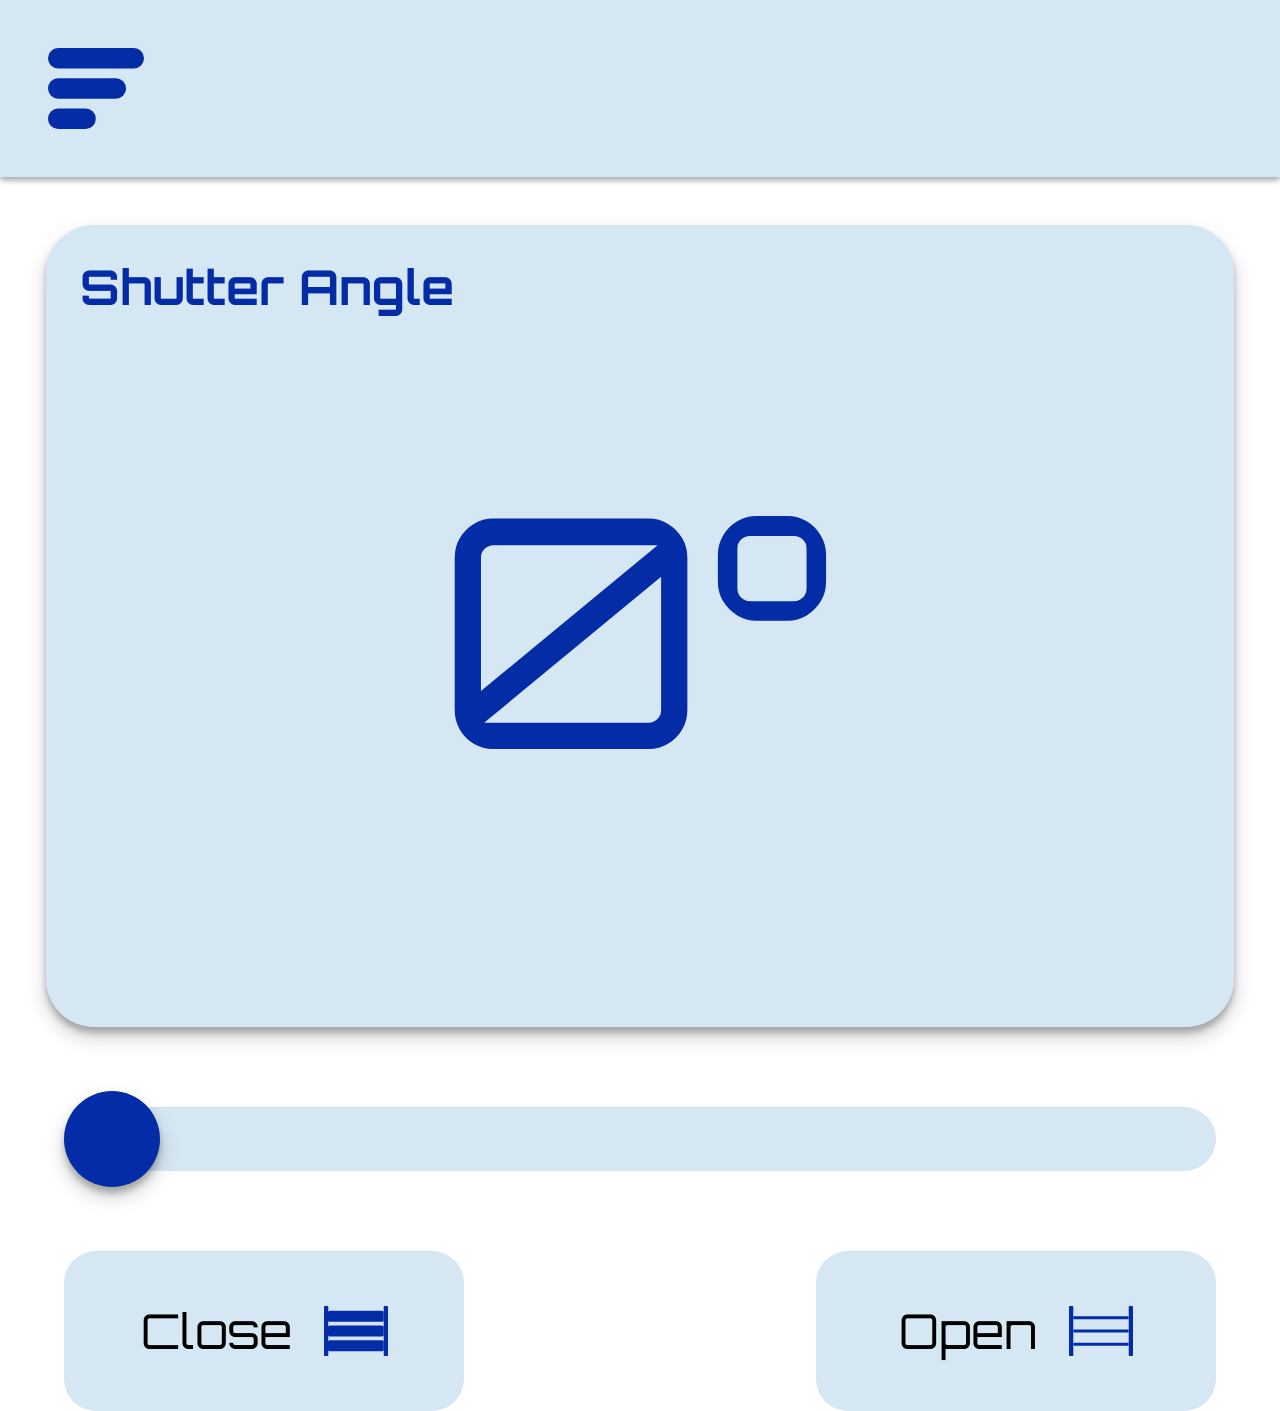
==== index.html @ 3f90d65e "remote repo" ====
<!DOCTYPE html>
<html lang="en">
  <head>
    <title>solar blinds</title>
    <link rel="stylesheet" href="style.css" />
    <script src="script.js"></script>
    <link
      rel="stylesheet"
      href="https://fonts.googleapis.com/css?family=Orbitron"
      href="https://fonts.googleapis.com/css?family=Quicksand"
    />
  </head>
  <body onload="setTheme()">
    <div class="navbar">
      <img
        onclick="openNav()"
        class="sidebar_logo"
        src="media/sidebar.svg"
        alt="sidebar icon"
      />
    </div>
    <div></div>
    <form class="manual_mode">
      <div class="angle">
        <h1 class="angle_title">Shutter Angle</h1>
        <input
          class="angle_disp"
          id="amount"
          type="text"
          value="0°"
          min="0"
          max="90"
        />
        <input
          class="slider"
          id="rangeInput"
          type="range"
          value="0"
          min="0"
          max="90"
          oninput="updateSliderAndDisplay()"
        />
      </div>
    </form>
    <div class="toggle_on_off">
      <button class="off_btn" id="off_btn" onclick="closed()">
        <p class="btn_text">Close</p>
        <img class="closed" src="media/closed2.svg" alt="close icon" />
      </button>
      <button class="on_btn" id="on_btn" onclick="opened()">
        <p class="btn_text">Open</p>
        <img class="open" src="media/open.svg" alt="open icon" />
      </button>
    </div>
    <div id="mySidenav" class="sidenav">
      <img
        onclick="closeNav()"
        class="close_logo"
        src="media/close.svg"
        alt="close icon"
      />
      <a href="index.html">Home</a>
      <section>
        <div class="divider"></div>
      </section>
      <a href="aboutus.html">About Us</a>
      <section>
        <div class="divider"></div>
      </section>
      <a href="faq.html">FAQ</a>
      <section>
        <div class="divider"></div>
      </section>
      <a href="settings.html">Settings</a>
      <section>
        <div class="divider"></div>
      </section>
      <img class="logo" src="media/logo.svg" alt="logo" />
    </div>
  </body>
</html>
---- style.css ----
body {
    margin: 0;
    font-size: 5rem;
    /* transition: background-color 0.2s ease-out; */
}


.navbar {
    box-shadow: 0 3px 6px rgba(0,0,0,0.16), 0 3px 6px rgba(0,0,0,0.23);
    background-color: #D5E7F2;
    display: flex;
    padding: 3rem;
}
.sidebar_logo {
    width: 6rem;
}

.angle {
    display: flex;
    flex-direction: column;
    justify-content: center;
    align-items: center;
}

.slider {
    -webkit-appearance: none;
    width: 90vw;
    height: 4rem;
    border-radius: 3rem;
    background: #D5E7F2;
    outline: none;
    opacity: 1;
    /* -webkit-transition: .2s;
    transition: opacity .2s; */
    margin: 5rem 0 0 0;
  }
  
  .slider:hover {
    opacity: 1;
  }

.slider::-webkit-slider-thumb {
    box-shadow: 0 10px 20px rgba(0,0,0,0.19), 0 6px 6px rgba(0,0,0,0.23);
    -webkit-appearance: none;
    appearance: none;
    width: 6rem;
    height: 6rem;
    border-radius: 50%;
    background: #032CA6;
    cursor: pointer;
  }
  
  .slider::-moz-range-thumb {
    box-shadow: 0 10px 20px rgba(0,0,0,0.19), 0 6px 6px rgba(0,0,0,0.23);
    width: 6rem;
    height: 6rem;
    border-radius: 50%;
    background: #032CA6;
    cursor: pointer;
  }

.angle_disp {
    box-shadow: 0 10px 20px rgba(0,0,0,0.19), 0 6px 6px rgba(0,0,0,0.23);
    border-radius: 3rem;
    width: calc(100vw - 6rem);
    height: 50rem;
    font-size: 20rem;
    text-align: center;
    border: none;
    pointer-events: none;
    background-color: #D5E7F2;
    font-family: "Orbitron", sans-serif;
    margin: 3rem 0 0 0;
    color: #032CA6;
}


.sidenav {
    box-shadow: 0 14px 28px rgba(0,0,0,0.25), 0 10px 10px rgba(0,0,0,0.22);
    font-size: 3rem;
    font-family: "Orbitron", sans-serif;
    height: 100vh;
    width: 0; 
    position: fixed; 
    z-index: 1; 
    top: 0;
    left: 0;
    background-color: #D5E7F2;
    overflow-x: hidden; 
    transition: 0.2s;
    display: flex;
    flex-direction: column;
  }
  
  .sidenav a {
    padding: 3rem 0 3rem 5rem;
    text-decoration: none;
    color: #032CA6;
    display: block;
    transition: 0.1s;

  }
  

  .sidenav .closebtn {

    font-size: 8rem;

    align-self: flex-end;

  }
  
  .close_logo {
    width: 4rem;
    padding: 3rem;
    margin: 0 0 3rem 0 ;
  }

  .logo {
    width: 12rem;
    margin: 38rem 0 3rem 3rem;
}

.toggle_on_off {
    display: flex;
    margin: 5rem 0 0 0;
    padding: 0 4rem;
    justify-content: space-between;
}


.off_btn {
    background-color: #D5E7F2;
    width: 25rem;
    height: 10rem;
    font-size: 3rem;
    font-family: "Orbitron", sans-serif;
    display: flex;
    align-items: center;
    justify-content: center;
    border-radius: 2rem;
    /* margin: 0 0 0 4rem; */
    border: none;
}

.on_btn {
    background-color: #D5E7F2;
    width: 25rem;
    height: 10rem;
    font-size: 3rem;
    font-family: "Orbitron", sans-serif;
    display: flex;
    align-items: center;
    justify-content: center;
    border-radius: 2rem;
    /* margin: 0 4rem 0 0; */
    border: none;
}

.open {
    width: 4rem;
}

.closed {
    width: 4rem;
}
.btn_text {
    margin: 0 2rem 0 0;
}

.divider {
    width: 60vw;
    height: 0.1rem;
    background: #95ACBF;
    margin: 0 0 0 3rem;
  }


  .switch input {
    opacity: 0;
    width: 0;
    height: 0;
  }
  

  .settings {
    display: flex;
    justify-content: center;
  }

  .theme {
    display: flex;
    background-color: #D5E7F2;
    width: 90vw;
    height: 8rem;
    border-radius: 2rem;
    margin: 3rem 0 0 0;
    align-items: center;
    
  }

  .theme_tag {
    font-size: 3rem;
    font-family: "Orbitron", sans-serif;
    margin: 0 0 0 3rem;
    color: #032CA6;
}

.toggle_holder {
    background-color: #95ACBF;
    width: 8rem;
    height: 4rem;
    margin: 0 3rem 0 auto;
    border-radius: 3rem;
    display: flex;
    justify-content: start;


}

.toggle_circle {
    background-color: white;
    width: 3.5rem;
    height: 3.5rem;
    margin: 0.25rem;
    border-radius: 3rem;
    border: none;

}

.other_pages {
    background-color: #D5E7F2;
    width: 90vw;
    font-size: 3rem;
    font-family: "Orbitron", sans-serif;
    color: #032CA6;
    margin: 3rem auto 0 auto;
    display: flex;
    flex-direction: column;
    border-radius: 2rem;
}

.page_title {
    margin: 3rem 0 3rem 3rem;
}

.page_content {
    margin: 0 0 50rem 3rem;
}

.angle_title {
    margin: 0;
    position: absolute;
    top: 16rem;
    left: 5rem;
    font-size: 3rem;
    color: #032CA6;
    font-family: "Orbitron", sans-serif;
}
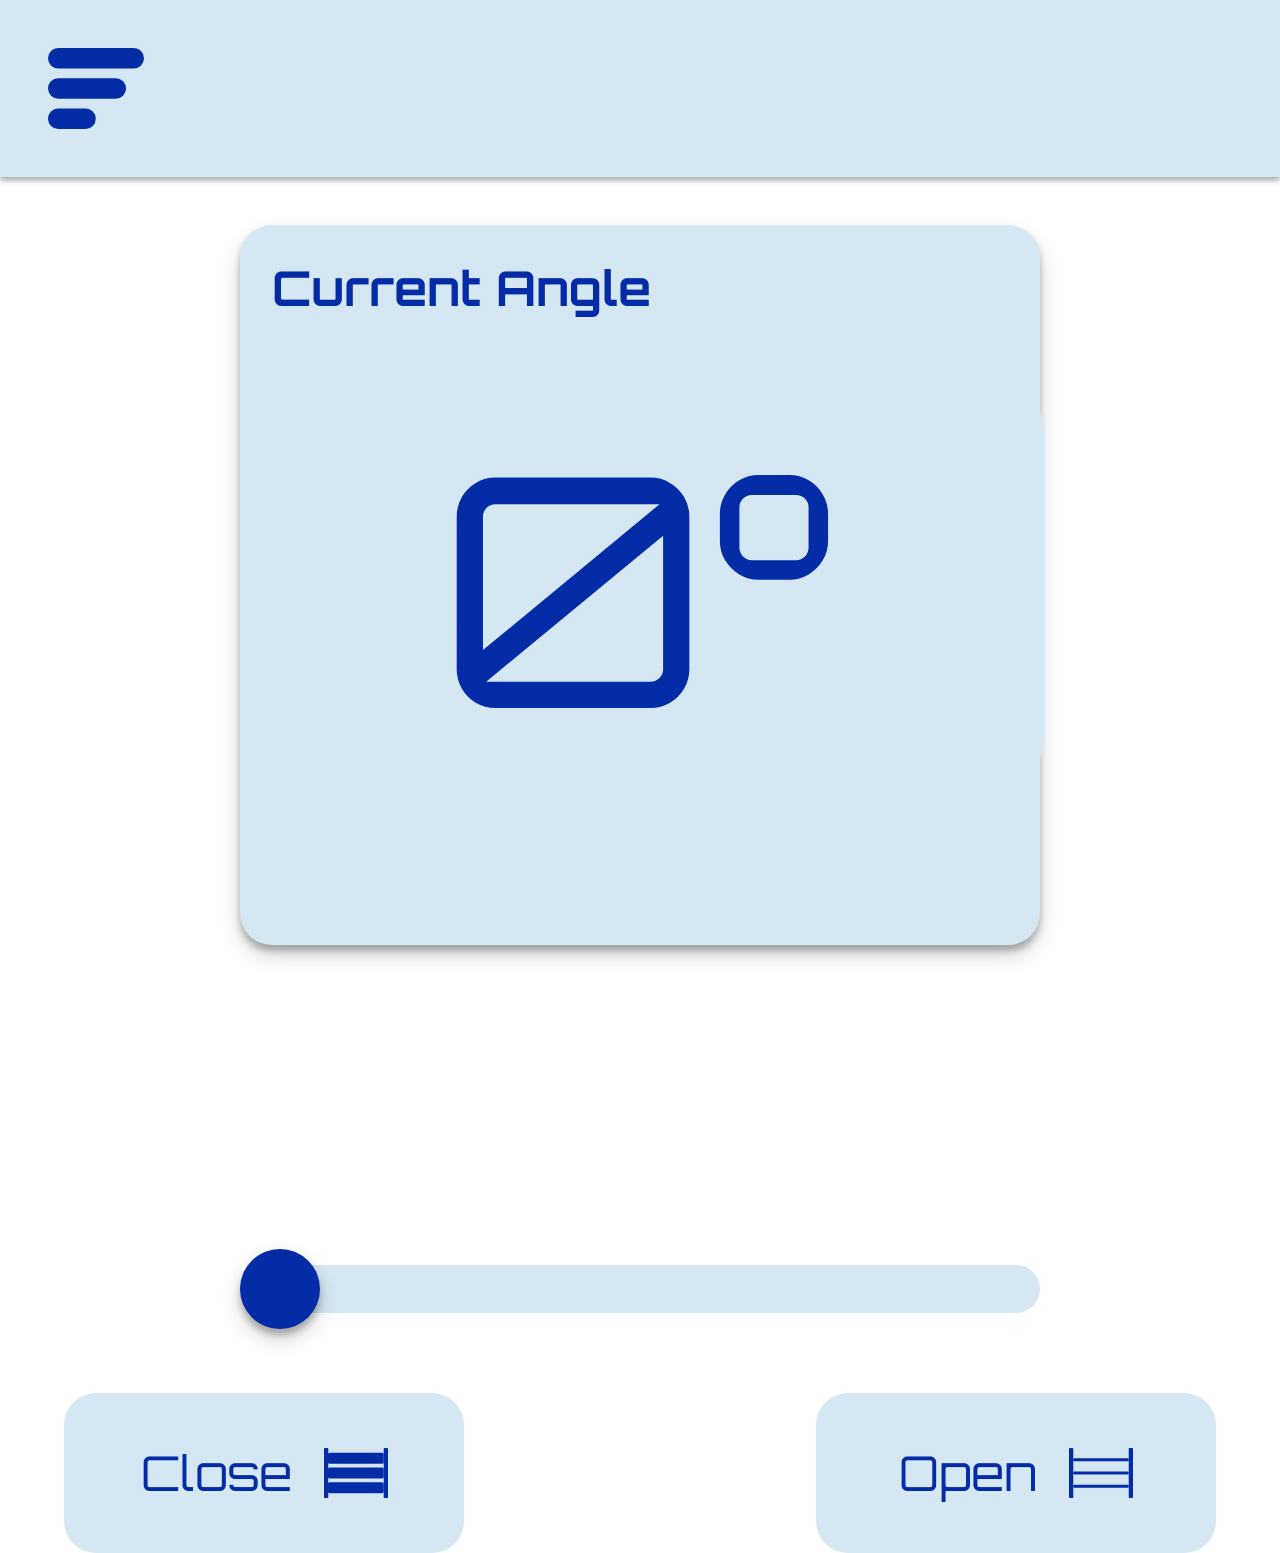
==== commit 5d91ac3f: "angle checker added" ====
--- a/index.html
+++ b/index.html
@@ -1,81 +1,76 @@
-<!DOCTYPE html>
-<html lang="en">
-  <head>
-    <title>solar blinds</title>
-    <link rel="stylesheet" href="style.css" />
-    <script src="script.js"></script>
-    <link
-      rel="stylesheet"
-      href="https://fonts.googleapis.com/css?family=Orbitron"
-      href="https://fonts.googleapis.com/css?family=Quicksand"
-    />
-  </head>
-  <body onload="setTheme()">
-    <div class="navbar">
-      <img
-        onclick="openNav()"
-        class="sidebar_logo"
-        src="media/sidebar.svg"
-        alt="sidebar icon"
-      />
-    </div>
-    <div></div>
-    <form class="manual_mode">
-      <div class="angle">
-        <h1 class="angle_title">Shutter Angle</h1>
-        <input
-          class="angle_disp"
-          id="amount"
-          type="text"
-          value="0°"
-          min="0"
-          max="90"
-        />
-        <input
-          class="slider"
-          id="rangeInput"
-          type="range"
-          value="0"
-          min="0"
-          max="90"
-          oninput="updateSliderAndDisplay()"
-        />
-      </div>
-    </form>
-    <div class="toggle_on_off">
-      <button class="off_btn" id="off_btn" onclick="closed()">
-        <p class="btn_text">Close</p>
-        <img class="closed" src="media/closed2.svg" alt="close icon" />
-      </button>
-      <button class="on_btn" id="on_btn" onclick="opened()">
-        <p class="btn_text">Open</p>
-        <img class="open" src="media/open.svg" alt="open icon" />
-      </button>
-    </div>
-    <div id="mySidenav" class="sidenav">
-      <img
-        onclick="closeNav()"
-        class="close_logo"
-        src="media/close.svg"
-        alt="close icon"
-      />
-      <a href="index.html">Home</a>
-      <section>
-        <div class="divider"></div>
-      </section>
-      <a href="aboutus.html">About Us</a>
-      <section>
-        <div class="divider"></div>
-      </section>
-      <a href="faq.html">FAQ</a>
-      <section>
-        <div class="divider"></div>
-      </section>
-      <a href="settings.html">Settings</a>
-      <section>
-        <div class="divider"></div>
-      </section>
-      <img class="logo" src="media/logo.svg" alt="logo" />
-    </div>
-  </body>
-</html>
+<!DOCTYPE html>
+<html lang="en">
+  <head>
+    <title>solar blinds</title>
+    <link rel="stylesheet" href="style.css" />
+    <script src="script.js"></script>
+    <link
+      rel="stylesheet"
+      href="https://fonts.googleapis.com/css?family=Orbitron"
+      href="https://fonts.googleapis.com/css?family=Quicksand"
+    />
+  </head>
+  <body onload="setTheme()">
+    <div class="navbar">
+      <img
+        onclick="openNav()"
+        class="sidebar_logo"
+        src="media/sidebar.svg"
+        alt="sidebar icon"
+      />
+    </div>
+    <form class="manual_mode">
+      <div class="angle">
+        <h1 class="angle_title">Current Angle</h1>
+        <input
+          class="angle_disp"
+          id="amount"
+          type="text"
+          value="0°"
+          min="0"
+          max="90"
+        />
+      </div>
+      <input
+        class="slider"
+        id="rangeInput"
+        type="range"
+        value="0"
+        min="0"
+        max="90"
+        oninput="updateSliderAndDisplay()"
+      />
+    </form>
+    <div class="toggle_on_off">
+      <button class="off_btn" id="off_btn" onclick="closed()">
+        <p class="btn_text">Close</p>
+        <img class="closed" src="media/closed2.svg" alt="close icon" />
+      </button>
+      <button class="on_btn" id="on_btn" onclick="opened()">
+        <p class="btn_text">Open</p>
+        <img class="open" src="media/open.svg" alt="open icon" />
+      </button>
+    </div>
+    <div id="mySidenav" class="sidenav">
+      <img
+        onclick="closeNav()"
+        class="close_logo"
+        src="media/close.svg"
+        alt="close icon"
+      />
+      <a href="index.html">Home</a>
+      <section>
+        <div class="divider"></div>
+      </section>
+      <a href="anglechecker.html">Angle Checker</a>
+      <section>
+        <div class="divider"></div>
+      </section>
+      <a href="settings.html">Settings</a>
+      <section>
+        <div class="divider"></div>
+      </section>
+      <img class="logo" src="media/logo.svg" alt="logo" />
+    </div>
+  </body>
+</html>
--- a/style.css
+++ b/style.css
@@ -1,259 +1,444 @@
-body {
-    margin: 0;
-    font-size: 5rem;
-    /* transition: background-color 0.2s ease-out; */
-}
-
-
-.navbar {
-    box-shadow: 0 3px 6px rgba(0,0,0,0.16), 0 3px 6px rgba(0,0,0,0.23);
-    background-color: #D5E7F2;
-    display: flex;
-    padding: 3rem;
-}
-.sidebar_logo {
-    width: 6rem;
-}
-
-.angle {
-    display: flex;
-    flex-direction: column;
-    justify-content: center;
-    align-items: center;
-}
-
-.slider {
-    -webkit-appearance: none;
-    width: 90vw;
-    height: 4rem;
-    border-radius: 3rem;
-    background: #D5E7F2;
-    outline: none;
-    opacity: 1;
-    /* -webkit-transition: .2s;
-    transition: opacity .2s; */
-    margin: 5rem 0 0 0;
-  }
-  
-  .slider:hover {
-    opacity: 1;
-  }
-
-.slider::-webkit-slider-thumb {
-    box-shadow: 0 10px 20px rgba(0,0,0,0.19), 0 6px 6px rgba(0,0,0,0.23);
-    -webkit-appearance: none;
-    appearance: none;
-    width: 6rem;
-    height: 6rem;
-    border-radius: 50%;
-    background: #032CA6;
-    cursor: pointer;
-  }
-  
-  .slider::-moz-range-thumb {
-    box-shadow: 0 10px 20px rgba(0,0,0,0.19), 0 6px 6px rgba(0,0,0,0.23);
-    width: 6rem;
-    height: 6rem;
-    border-radius: 50%;
-    background: #032CA6;
-    cursor: pointer;
-  }
-
-.angle_disp {
-    box-shadow: 0 10px 20px rgba(0,0,0,0.19), 0 6px 6px rgba(0,0,0,0.23);
-    border-radius: 3rem;
-    width: calc(100vw - 6rem);
-    height: 50rem;
-    font-size: 20rem;
-    text-align: center;
-    border: none;
-    pointer-events: none;
-    background-color: #D5E7F2;
-    font-family: "Orbitron", sans-serif;
-    margin: 3rem 0 0 0;
-    color: #032CA6;
-}
-
-
-.sidenav {
-    box-shadow: 0 14px 28px rgba(0,0,0,0.25), 0 10px 10px rgba(0,0,0,0.22);
-    font-size: 3rem;
-    font-family: "Orbitron", sans-serif;
-    height: 100vh;
-    width: 0; 
-    position: fixed; 
-    z-index: 1; 
-    top: 0;
-    left: 0;
-    background-color: #D5E7F2;
-    overflow-x: hidden; 
-    transition: 0.2s;
-    display: flex;
-    flex-direction: column;
-  }
-  
-  .sidenav a {
-    padding: 3rem 0 3rem 5rem;
-    text-decoration: none;
-    color: #032CA6;
-    display: block;
-    transition: 0.1s;
-
-  }
-  
-
-  .sidenav .closebtn {
-
-    font-size: 8rem;
-
-    align-self: flex-end;
-
-  }
-  
-  .close_logo {
-    width: 4rem;
-    padding: 3rem;
-    margin: 0 0 3rem 0 ;
-  }
-
-  .logo {
-    width: 12rem;
-    margin: 38rem 0 3rem 3rem;
-}
-
-.toggle_on_off {
-    display: flex;
-    margin: 5rem 0 0 0;
-    padding: 0 4rem;
-    justify-content: space-between;
-}
-
-
-.off_btn {
-    background-color: #D5E7F2;
-    width: 25rem;
-    height: 10rem;
-    font-size: 3rem;
-    font-family: "Orbitron", sans-serif;
-    display: flex;
-    align-items: center;
-    justify-content: center;
-    border-radius: 2rem;
-    /* margin: 0 0 0 4rem; */
-    border: none;
-}
-
-.on_btn {
-    background-color: #D5E7F2;
-    width: 25rem;
-    height: 10rem;
-    font-size: 3rem;
-    font-family: "Orbitron", sans-serif;
-    display: flex;
-    align-items: center;
-    justify-content: center;
-    border-radius: 2rem;
-    /* margin: 0 4rem 0 0; */
-    border: none;
-}
-
-.open {
-    width: 4rem;
-}
-
-.closed {
-    width: 4rem;
-}
-.btn_text {
-    margin: 0 2rem 0 0;
-}
-
-.divider {
-    width: 60vw;
-    height: 0.1rem;
-    background: #95ACBF;
-    margin: 0 0 0 3rem;
-  }
-
-
-  .switch input {
-    opacity: 0;
-    width: 0;
-    height: 0;
-  }
-  
-
-  .settings {
-    display: flex;
-    justify-content: center;
-  }
-
-  .theme {
-    display: flex;
-    background-color: #D5E7F2;
-    width: 90vw;
-    height: 8rem;
-    border-radius: 2rem;
-    margin: 3rem 0 0 0;
-    align-items: center;
-    
-  }
-
-  .theme_tag {
-    font-size: 3rem;
-    font-family: "Orbitron", sans-serif;
-    margin: 0 0 0 3rem;
-    color: #032CA6;
-}
-
-.toggle_holder {
-    background-color: #95ACBF;
-    width: 8rem;
-    height: 4rem;
-    margin: 0 3rem 0 auto;
-    border-radius: 3rem;
-    display: flex;
-    justify-content: start;
-
-
-}
-
-.toggle_circle {
-    background-color: white;
-    width: 3.5rem;
-    height: 3.5rem;
-    margin: 0.25rem;
-    border-radius: 3rem;
-    border: none;
-
-}
-
-.other_pages {
-    background-color: #D5E7F2;
-    width: 90vw;
-    font-size: 3rem;
-    font-family: "Orbitron", sans-serif;
-    color: #032CA6;
-    margin: 3rem auto 0 auto;
-    display: flex;
-    flex-direction: column;
-    border-radius: 2rem;
-}
-
-.page_title {
-    margin: 3rem 0 3rem 3rem;
-}
-
-.page_content {
-    margin: 0 0 50rem 3rem;
-}
-
-.angle_title {
-    margin: 0;
-    position: absolute;
-    top: 16rem;
-    left: 5rem;
-    font-size: 3rem;
-    color: #032CA6;
-    font-family: "Orbitron", sans-serif;
+html {
+  scroll-behavior: smooth;
+}
+
+body {
+    margin: 0;
+    font-size: 5rem;
+    /* transition: background-color 0.2s ease-out; */
+}
+
+
+.navbar {
+    box-shadow: 0 3px 6px rgba(0,0,0,0.16), 0 3px 6px rgba(0,0,0,0.23);
+    background-color: #D5E7F2;
+    display: flex;
+    padding: 3rem;
+}
+.sidebar_logo {
+    width: 6rem;
+}
+
+.angle {
+    display: flex;
+    flex-direction: column;
+    justify-content: center;
+    align-items: center;
+    background-color: #D5E7F2;
+    box-shadow: 0 10px 20px rgba(0,0,0,0.19), 0 6px 6px rgba(0,0,0,0.23);
+    width: 50rem;
+    height: 45rem;
+    border-radius: 2rem;
+    margin: 3rem 0 0 0;
+    justify-content: flex-start;
+
+}
+
+.slider {
+    -webkit-appearance: none;
+    width: 90vw;
+    max-width: 50rem;
+    /* height: 4rem; */
+    height: 3rem;
+    border-radius: 3rem;
+    background: #D5E7F2;
+    outline: none;
+    opacity: 1;
+    /* -webkit-transition: .2s;
+    transition: opacity .2s; */
+    margin: 20rem 0 0 0;
+  }
+  
+  .slider:hover {
+    opacity: 1;
+  }
+
+.slider::-webkit-slider-thumb {
+    box-shadow: 0 10px 20px rgba(0,0,0,0.19), 0 6px 6px rgba(0,0,0,0.23);
+    -webkit-appearance: none;
+    appearance: none;
+    width: 5rem;
+    height: 5rem;
+    border-radius: 50%;
+    background: #032CA6;
+    cursor: pointer;
+  }
+  
+  .slider::-moz-range-thumb {
+    box-shadow: 0 10px 20px rgba(0,0,0,0.19), 0 6px 6px rgba(0,0,0,0.23);
+    width: 5rem;
+    height: 5rem;
+    border-radius: 50%;
+    background: #032CA6;
+    cursor: pointer;
+  }
+
+.angle_disp {
+    /* box-shadow: 0 10px 20px rgba(0,0,0,0.19), 0 6px 6px rgba(0,0,0,0.23); */
+    border-radius: 3rem;
+    /* width: calc(100vw - 6rem); */
+    /* Removed calc() */
+    /* test */
+    /* height: 40rem; */
+    font-size: 20rem;
+    text-align: center;
+    border: none;
+    pointer-events: none;
+    background-color: #D5E7F2;
+    font-family: "Orbitron", sans-serif;
+    /* margin: 3rem 0 0 0; */
+    color: #032CA6;
+    max-width: 50rem;
+    margin: auto;
+}
+
+
+.sidenav {
+    box-shadow: 0 14px 28px rgba(0,0,0,0.25), 0 10px 10px rgba(0,0,0,0.22);
+    font-size: 3rem;
+    font-family: "Orbitron", sans-serif;
+    height: 100vh;
+    width: 0; 
+    position: fixed; 
+    z-index: 1; 
+    top: 0;
+    left: 0;
+    background-color: #D5E7F2;
+    overflow-x: hidden; 
+    transition: 0.2s;
+    display: flex;
+    flex-direction: column;
+  }
+  
+  .sidenav a {
+    padding: 3rem 0 3rem 5rem;
+    text-decoration: none;
+    color: #032CA6;
+    display: block;
+    transition: 0.1s;
+
+  }
+  
+
+  .sidenav .closebtn {
+
+    font-size: 8rem;
+
+    align-self: flex-end;
+
+  }
+  
+  .close_logo {
+    width: 4rem;
+    padding: 3rem;
+    margin: 0 0 3rem 0 ;
+  }
+
+  .logo {
+    width: 12rem;
+    margin: 38rem 0 3rem 3rem;
+}
+
+.toggle_on_off {
+    display: flex;
+    margin: 5rem 0 0 0;
+    padding: 0 4rem;
+    justify-content: space-between;
+}
+
+
+.off_btn {
+    background-color: #D5E7F2;
+    width: 25rem;
+    height: 10rem;
+    font-size: 3rem;
+    font-family: "Orbitron", sans-serif;
+    display: flex;
+    align-items: center;
+    justify-content: center;
+    border-radius: 2rem;
+    /* margin: 0 0 0 4rem; */
+    border: none;
+    color: #032CA6;
+  }
+  
+  .on_btn {
+    background-color: #D5E7F2;
+    width: 25rem;
+    height: 10rem;
+    font-size: 3rem;
+    font-family: "Orbitron", sans-serif;
+    display: flex;
+    align-items: center;
+    justify-content: center;
+    border-radius: 2rem;
+    /* margin: 0 4rem 0 0; */
+    border: none;
+    color: #032CA6;
+}
+
+.open {
+    width: 4rem;
+}
+
+.closed {
+    width: 4rem;
+}
+.btn_text {
+    margin: 0 2rem 0 0;
+}
+
+.divider {
+    width: 60vw;
+    height: 0.1rem;
+    background: #95ACBF;
+    margin: 0 0 0 3rem;
+  }
+
+
+  .switch input {
+    opacity: 0;
+    width: 0;
+    height: 0;
+  }
+  
+
+  .settings {
+    display: flex;
+    justify-content: center;
+  }
+
+  .theme {
+    display: flex;
+    background-color: #D5E7F2;
+    width: 90vw;
+    height: 8rem;
+    border-radius: 2rem;
+    margin: 3rem 0 0 0;
+    align-items: center;
+    
+  }
+
+  .theme_tag {
+    font-size: 3rem;
+    font-family: "Orbitron", sans-serif;
+    margin: 0 0 0 3rem;
+    color: #032CA6;
+}
+
+.toggle_holder {
+    background-color: #95ACBF;
+    width: 8rem;
+    height: 4rem;
+    margin: 0 3rem 0 auto;
+    border-radius: 3rem;
+    display: flex;
+    justify-content: start;
+
+
+}
+
+.toggle_circle {
+    background-color: white;
+    width: 3.5rem;
+    height: 3.5rem;
+    margin: 0.25rem;
+    border-radius: 3rem;
+    border: none;
+
+}
+
+/* .other_pages {
+    background-color: #D5E7F2;
+    width: 90vw;
+    font-size: 3rem;
+    font-family: "Orbitron", sans-serif;
+    color: #032CA6;
+    margin: 3rem auto 0 auto;
+    display: flex;
+    flex-direction: column;
+    border-radius: 2rem;
+} */
+
+.page_title {
+    margin: 3rem 0 3rem 3rem;
+}
+
+.page_content {
+    margin: 0 0 50rem 3rem;
+}
+
+.angle_title {
+    font-size: 3rem;
+    color: #032CA6;
+    font-family: "Orbitron", sans-serif;
+    position: absolute;
+    align-self: flex-start;
+    margin: 2rem 0 0 2rem;
+
+}
+
+.manual_mode {
+  display: flex;
+  flex-direction: column;
+  align-items: center;
+}
+
+.anglechecker_page {
+display: flex;
+flex-direction: column;
+}
+
+
+.update_button {
+  background-color: #032CA6;
+  color: white;
+  width: 25rem;
+  height: 10rem;
+  font-size: 3rem;
+  font-family: "Orbitron", sans-serif;
+  display: flex;
+  align-items: center;
+  justify-content: center;
+  border-radius: 2rem;
+  /* margin: 0 0 0 4rem; */
+  margin: 3rem auto;
+  border: none;
+}
+
+.angle_checker_title {
+  font-size: 3rem;
+  color: #032CA6;
+  font-family: "Orbitron", sans-serif;
+  margin: 20rem 0 0 3rem;
+}
+
+.coordinate_label {
+  font-size: 2rem;
+  color: #032CA6;
+  font-family: "Orbitron", sans-serif;
+  margin: 3rem 0 0 3rem;
+}
+
+.season_select {
+  width: 50rem;
+  height: 10rem;
+  font-size: 3rem;
+  font-family: "Orbitron", sans-serif;
+  /* margin: 3rem 0 0 3rem; */
+  margin: 3rem 0 0 0;
+  background-color: #D5E7F2;
+  color: #032CA6;
+  align-self: center;
+  /* border-radius: 2rem; */
+  appearance: none;
+  padding: 0 0 0 2rem;
+  
+}
+
+.season_optgroup {
+  font-size: 1rem;
+  padding: 0;
+  /* margin: 0; */
+  /* width: 30rem;  */
+}
+
+/* .season_label {
+  font-size: 3rem;
+  color: #032CA6;
+  font-family: "Orbitron", sans-serif;
+  margin: 3rem 0 0 3rem;
+} */
+
+/* .optimal_angle_label {
+  font-size: 3rem;
+  color: #032CA6;
+  font-family: "Orbitron", sans-serif;
+  margin: 3rem 0 0 3rem;
+} */
+
+.optimal_angle_result_label {
+  font-size: 3rem;
+  color: #032CA6;
+  font-family: "Orbitron", sans-serif;
+  margin: 2rem 0 0 2rem;
+  position: absolute;
+}
+
+.optimal_angle_button {
+  background-color: #032CA6;
+  color: white;
+  width: 50rem;
+  height: 10rem;
+  font-size: 3rem;
+  font-family: "Orbitron", sans-serif;
+  display: flex;
+  align-items: center;
+  justify-content: center;
+  border-radius: 2rem;
+  /* margin: 0 0 0 4rem; */
+  margin: 3rem auto;
+  border: none;
+}
+
+.blank_option{
+	display: none;
+}
+
+.optimal_angle_result {
+  font-size: 15rem;
+  color: #032CA6;
+  font-family: "Orbitron", sans-serif;
+  margin: auto auto 3rem auto;
+  align-self: center;
+}
+
+.optimal_angle {
+  margin: 3rem auto 0 auto;
+  background-color: #D5E7F2;
+  display: flex;
+  border-radius: 2rem;
+  width: 50rem;
+  height: 30rem;
+  flex-direction: column;
+  box-shadow: 0 10px 20px rgba(0,0,0,0.19), 0 6px 6px rgba(0,0,0,0.23);
+}
+
+.show_calculation {
+  display: none;
+  flex-direction: column;
+  background-color: #D5E7F2;
+  margin: 0 auto 3rem auto;
+  width: 50rem;
+  border-radius: 0 0 2rem 2rem;
+}
+
+.show_calculation_button {
+  background-color: #032CA6;
+  color: white;
+  width: 50rem;
+  height: 10rem;
+  font-size: 3rem;
+  font-family: "Orbitron", sans-serif;
+  display: flex;
+  align-items: center;
+  justify-content: center;
+  border-radius: 2rem 2rem 0 0;
+  /* margin: 0 0 0 4rem; */
+  margin: 3rem auto 0 auto;
+  border: none;
+}
+
+.angle_explanation {
+  font-size: 2rem;
+  color: #032CA6;
+  font-family: "Orbitron", sans-serif;
+  margin: 3rem 3rem 0 3rem;
+}
+
+.angle_source {
+  color: blue;
+  font-size: 2rem;
+  font-family: "Orbitron", sans-serif;
+  padding: 3rem 0 3rem 3rem;
 }
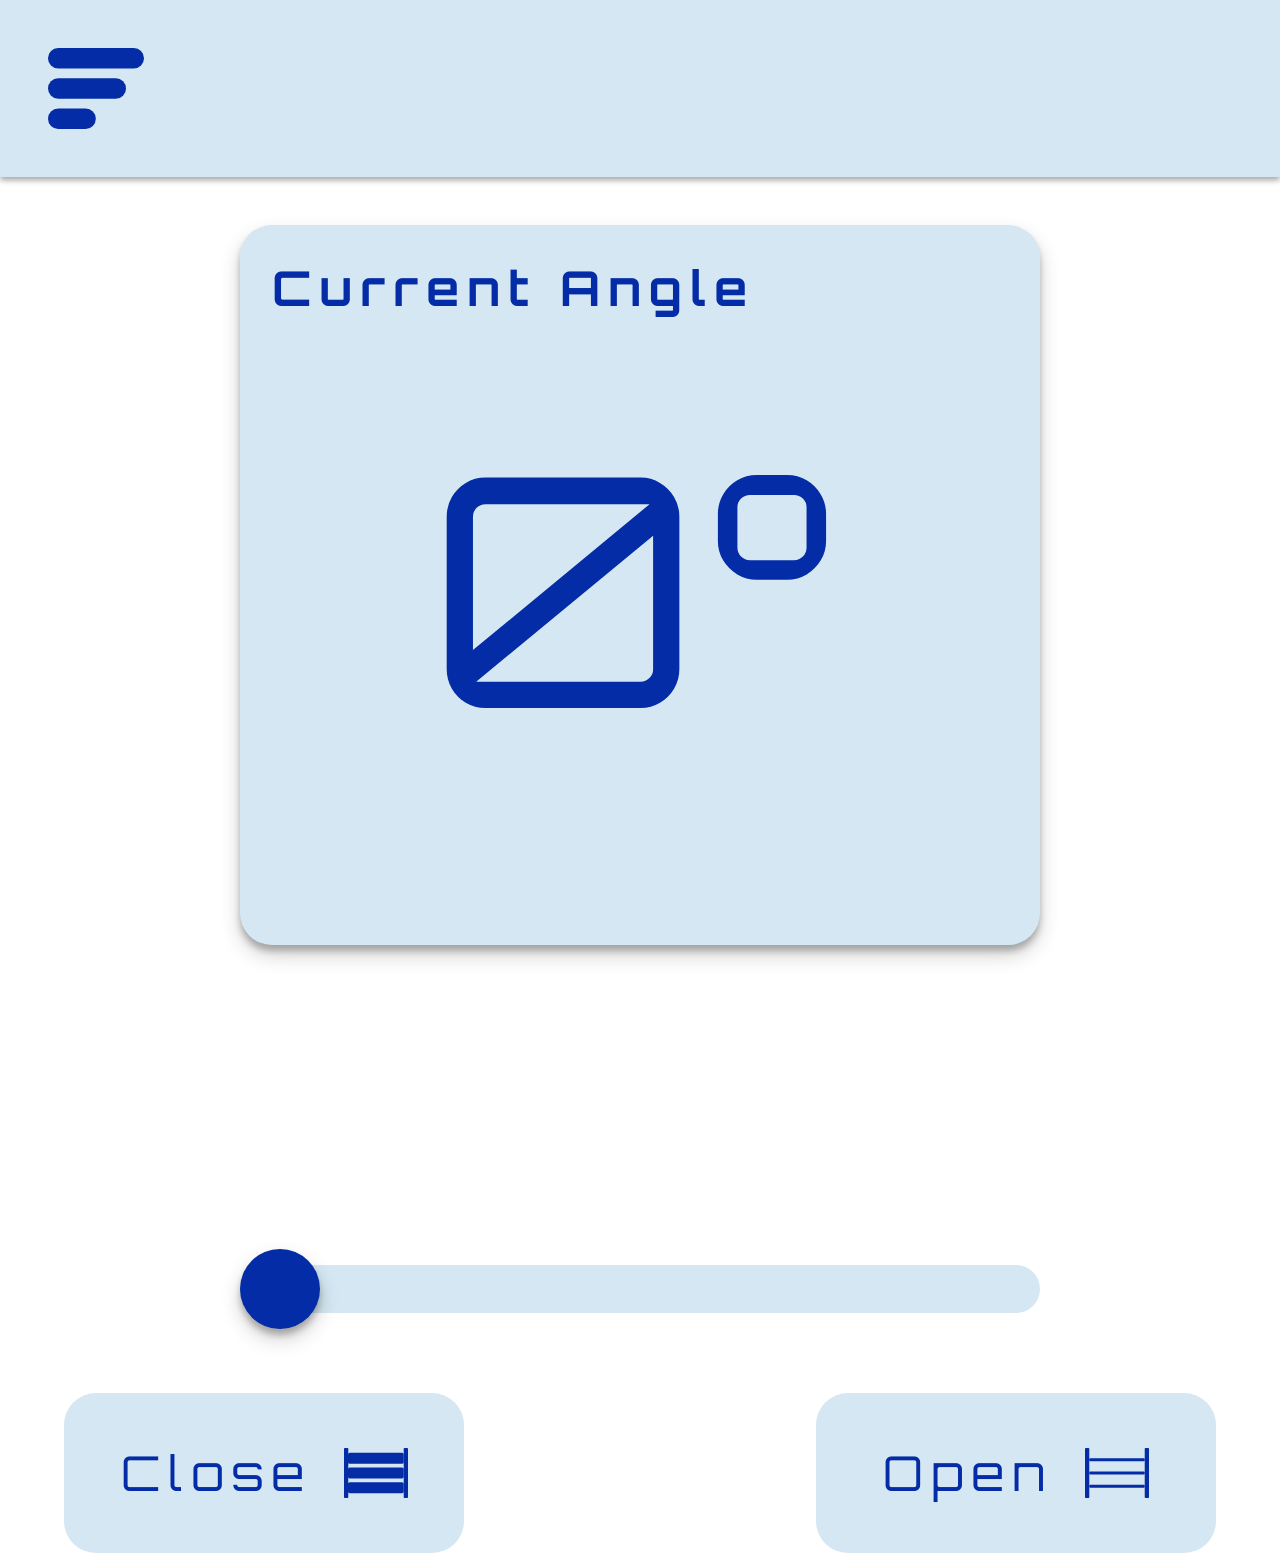
==== commit 94a73237: "monthly charging angle" ====
--- a/index.html
+++ b/index.html
@@ -62,7 +62,7 @@
       <section>
         <div class="divider"></div>
       </section>
-      <a href="anglechecker.html">Angle Checker</a>
+      <a href="anglechecker.html">Charging Mode</a>
       <section>
         <div class="divider"></div>
       </section>
@@ -70,7 +70,7 @@
       <section>
         <div class="divider"></div>
       </section>
-      <img class="logo" src="media/logo.svg" alt="logo" />
+      <!-- <img class="logo" src="media/logo.svg" alt="logo" /> -->
     </div>
   </body>
 </html>
--- a/style.css
+++ b/style.css
@@ -1,10 +1,12 @@
-html {
-  scroll-behavior: smooth;
+* {  
+letter-spacing: 0.5rem;
+scroll-behavior: smooth;
+touch-action: manipulation;
 }
 
 body {
     margin: 0;
-    font-size: 5rem;
+    /* font-size: 5rem; */
     /* transition: background-color 0.2s ease-out; */
 }
 
@@ -90,6 +92,7 @@
     color: #032CA6;
     max-width: 50rem;
     margin: auto;
+    padding: 0;
 }
 
 
@@ -108,6 +111,7 @@
     transition: 0.2s;
     display: flex;
     flex-direction: column;
+    white-space: nowrap;
   }
   
   .sidenav a {
@@ -326,13 +330,14 @@
   font-size: 3rem;
   font-family: "Orbitron", sans-serif;
   /* margin: 3rem 0 0 3rem; */
-  margin: 3rem 0 0 0;
+  margin: 20rem 0 0 0;
   background-color: #D5E7F2;
   color: #032CA6;
   align-self: center;
   /* border-radius: 2rem; */
   appearance: none;
   padding: 0 0 0 2rem;
+  line-height: 5rem;
   
 }
 
@@ -377,8 +382,10 @@
   justify-content: center;
   border-radius: 2rem;
   /* margin: 0 0 0 4rem; */
-  margin: 3rem auto;
+  margin: 20rem auto 3rem auto;
   border: none;
+  font-weight: bold;
+  letter-spacing: 0.5rem;
 }
 
 .blank_option{
@@ -386,11 +393,13 @@
 }
 
 .optimal_angle_result {
-  font-size: 15rem;
-  color: #032CA6;
-  font-family: "Orbitron", sans-serif;
-  margin: auto auto 3rem auto;
+  font-size: 20rem;
+  color: #032CA6;
+  font-family: "Orbitron", sans-serif;
+  /* margin: auto auto 3rem auto; */
+  margin: auto;
   align-self: center;
+  display: flex;
 }
 
 .optimal_angle {
@@ -399,7 +408,7 @@
   display: flex;
   border-radius: 2rem;
   width: 50rem;
-  height: 30rem;
+  height: 45rem;
   flex-direction: column;
   box-shadow: 0 10px 20px rgba(0,0,0,0.19), 0 6px 6px rgba(0,0,0,0.23);
 }
@@ -411,13 +420,14 @@
   margin: 0 auto 3rem auto;
   width: 50rem;
   border-radius: 0 0 2rem 2rem;
+  /* font-size: 1.75rem; */
 }
 
 .show_calculation_button {
   background-color: #032CA6;
   color: white;
   width: 50rem;
-  height: 10rem;
+  height: 13rem;
   font-size: 3rem;
   font-family: "Orbitron", sans-serif;
   display: flex;
@@ -425,8 +435,10 @@
   justify-content: center;
   border-radius: 2rem 2rem 0 0;
   /* margin: 0 0 0 4rem; */
-  margin: 3rem auto 0 auto;
+  margin: 0 auto 0 auto;
   border: none;
+  font-weight: bold;
+  padding: 5rem;
 }
 
 .angle_explanation {
@@ -441,4 +453,54 @@
   font-size: 2rem;
   font-family: "Orbitron", sans-serif;
   padding: 3rem 0 3rem 3rem;
+  display: flex;
+  font-size: 2.5rem;
+  text-decoration: none;
+  font-weight: bold;
+}
+
+.calculation_info {
+  color: #032CA6;
+  font-size: 2rem;
+  font-family: "Orbitron", sans-serif;
+  margin: 1rem 3rem 0 3rem;
+  /* line-height: 2; */
+  /* letter-spacing: normal; */
+}
+
+.calculation_info_user_location {
+  color: red;
+  font-size: 2rem;
+  font-family: "Orbitron", sans-serif;
+  margin: 0 3rem;
+  line-height: 2;
+}
+.calculation_info_user_date {
+  color: red;
+  font-size: 2rem;
+  font-family: "Orbitron", sans-serif;
+  margin: 0 3rem;
+  line-height: 2;
+}
+
+.calculation_info_label {
+  color: #032CA6;
+  font-size: 2rem;
+  font-family: "Orbitron", sans-serif;
+  margin: 3rem 3rem 0 3rem;
+}
+
+.open_tab {
+width: 2.5rem;
+margin: 0 0 0 1.5rem;
+}
+
+.update {
+  width: 3rem;
+  margin: 0 0 0 1.5rem;
+  transition: transform 1.2s;
+}
+
+.update.rotated { 
+  transform: rotate(360deg);
 }
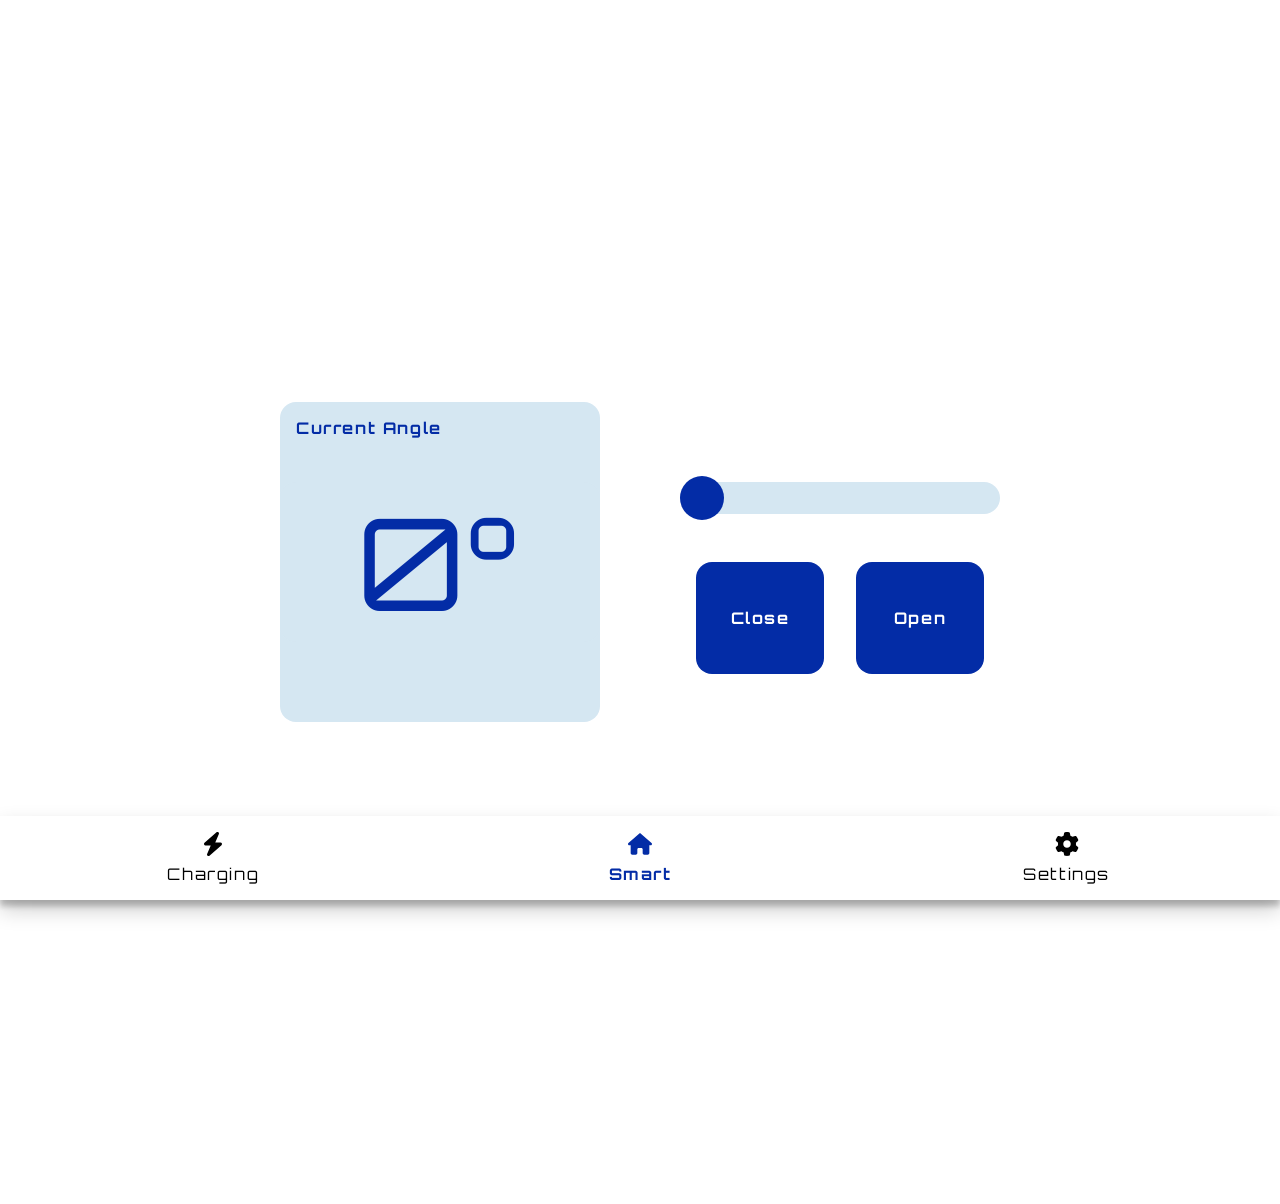
==== commit 99959889: "v2.0 for all viewports" ====
--- a/index.html
+++ b/index.html
@@ -1,7 +1,11 @@
 <!DOCTYPE html>
 <html lang="en">
   <head>
-    <title>solar blinds</title>
+    <title>Automated Solar Blinds</title>
+    <meta
+      name="viewport"
+      content="width=device-width,initial-scale=1.0, maximum-scale=1.0, user-scalable=0"
+    />
     <link rel="stylesheet" href="style.css" />
     <script src="script.js"></script>
     <link
@@ -10,18 +14,77 @@
       href="https://fonts.googleapis.com/css?family=Quicksand"
     />
   </head>
-  <body onload="setTheme()">
-    <div class="navbar">
-      <img
-        onclick="openNav()"
-        class="sidebar_logo"
-        src="media/sidebar.svg"
-        alt="sidebar icon"
-      />
+  <body onload="onLoadApp()">
+    <div class="content charging" id="charging_content">
+      <div class="optimal_angle">
+        <p class="optimal_angle_result_label">Charging Angle</p>
+        <p id="optimal_angle_result" class="optimal_angle_result">?°</p>
+      </div>
+      <div class="all_charging_buttons">
+        <button class="optimal_angle_button" onclick="updateAngle()">
+          Update Angle
+          <svg
+            xmlns="http://www.w3.org/2000/svg"
+            viewBox="0 0 512 512"
+            class="update"
+            id="update"
+          >
+            <!--! Font Awesome Pro 6.2.1 by @fontawesome - https://fontawesome.com License - https://fontawesome.com/license (Commercial License) Copyright 2022 Fonticons, Inc. -->
+            <path
+              d="M386.3 160H336c-17.7 0-32 14.3-32 32s14.3 32 32 32H464c17.7 0 32-14.3 32-32V64c0-17.7-14.3-32-32-32s-32 14.3-32 32v51.2L414.4 97.6c-87.5-87.5-229.3-87.5-316.8 0s-87.5 229.3 0 316.8s229.3 87.5 316.8 0c12.5-12.5 12.5-32.8 0-45.3s-32.8-12.5-45.3 0c-62.5 62.5-163.8 62.5-226.3 0s-62.5-163.8 0-226.3s163.8-62.5 226.3 0L386.3 160z"
+            />
+          </svg>
+        </button>
+
+        <button
+          class="show_calculation_button"
+          id="show_calculation_button"
+          onclick="showCalculation()"
+        >
+          How is this calculated ?
+        </button>
+        <div class="show_calculation" id="show_calculation">
+          <div class="show_calculation_all_info">
+            <p class="calculation_info">Date Used:</p>
+            <p class="calculation_info_user" id="calculation_info_user_date">
+              ?
+            </p>
+            <p class="calculation_info">Latitude Used:</p>
+            <p
+              class="calculation_info_user"
+              id="calculation_info_user_location"
+            >
+              ?
+            </p>
+            <p class="calculation_info" id="calculation_info">
+              We use the current date and location to calculate your optimal
+              charging angle.
+            </p>
+          </div>
+          <a
+            href="https://sinovoltaics.com/learning-center/system-design/solar-panel-angle-tilt-calculation/#:~:text=This%20is%20an%20improvement%20of%20the%20general%20method%20that%20gives%20better%20results.%20In%20this%20method%2C%20the%20optimum%20tilt%20angle%20for%20solar%20panels%20during%20winter%20is%20calculated%20by%20multiplying%20the%20latitude%20by%200.9%20and%20then%20adding%2029%C2%B0.%20In%20the%20above%20case%20example%20of%20a%20latitude%20of%2034%C2%B0%2C%20the%20tilt%20angle%20will%20be%20(34%20*%200.9)%20%2B%2029%20%3D%2059.6%C2%B0.%20This%20angle%20is%2010%C2%B0%20steeper%20than%20in%20the%20general%20method%20but%20very%20effective%20at%20tapping%20the%20midday%20sun%20which%20is%20the%20hottest%20in%20the%20short%20winter%20days.%20For%20summer%2C%20the%20tilt%20angle%20is%20calculated%20by%20multiplying%20the%20latitude%20by%200.9%20and%20subtracting%2023.5%C2%B0.%20In%20the%20above%20case%20example%2C%20this%20angle%20would%20be%20(34%20*%200.9)%20%E2%80%93%2023.5%20%3D%207.1%C2%B0.%20For%20optimum%20tilt%20angles%20during%20spring%20and%20fall%2C%202.5%C2%B0%20is%20subtracted%20from%20the%20latitude."
+            class="angle_source"
+            target="_blank"
+            rel="noopener noreferrer"
+          >
+            Learn More
+            <svg
+              xmlns="http://www.w3.org/2000/svg"
+              viewBox="0 0 512 512"
+              class="open_tab"
+            >
+              <!--! Font Awesome Pro 6.2.1 by @fontawesome - https://fontawesome.com License - https://fontawesome.com/license (Commercial License) Copyright 2022 Fonticons, Inc. -->
+              <path
+                d="M320 0c-17.7 0-32 14.3-32 32s14.3 32 32 32h82.7L201.4 265.4c-12.5 12.5-12.5 32.8 0 45.3s32.8 12.5 45.3 0L448 109.3V192c0 17.7 14.3 32 32 32s32-14.3 32-32V32c0-17.7-14.3-32-32-32H320zM80 32C35.8 32 0 67.8 0 112V432c0 44.2 35.8 80 80 80H400c44.2 0 80-35.8 80-80V320c0-17.7-14.3-32-32-32s-32 14.3-32 32V432c0 8.8-7.2 16-16 16H80c-8.8 0-16-7.2-16-16V112c0-8.8 7.2-16 16-16H192c17.7 0 32-14.3 32-32s-14.3-32-32-32H80z"
+              />
+            </svg>
+          </a>
+        </div>
+      </div>
     </div>
-    <form class="manual_mode">
+    <div class="content smart" id="smart_content">
       <div class="angle">
-        <h1 class="angle_title">Current Angle</h1>
+        <p class="angle_title">Current Angle</p>
         <input
           class="angle_disp"
           id="amount"
@@ -31,46 +94,95 @@
           max="90"
         />
       </div>
-      <input
-        class="slider"
-        id="rangeInput"
-        type="range"
-        value="0"
-        min="0"
-        max="90"
-        oninput="updateSliderAndDisplay()"
-      />
-    </form>
-    <div class="toggle_on_off">
-      <button class="off_btn" id="off_btn" onclick="closed()">
-        <p class="btn_text">Close</p>
-        <img class="closed" src="media/closed2.svg" alt="close icon" />
-      </button>
-      <button class="on_btn" id="on_btn" onclick="opened()">
-        <p class="btn_text">Open</p>
-        <img class="open" src="media/open.svg" alt="open icon" />
-      </button>
+      <div class="all_input">
+        <input
+          class="slider"
+          id="rangeInput"
+          type="range"
+          value="0"
+          min="0"
+          max="90"
+          oninput="updateSliderAndDisplay()"
+        />
+        <div class="control_buttons">
+          <button
+            class="control_button closed"
+            id="control_button closed"
+            onclick="toggleBlinds('closed')"
+          >
+            <p class="control_button_label">Close</p>
+          </button>
+          <button
+            class="control_button open"
+            id="control_button open"
+            onclick="toggleBlinds('open')"
+          >
+            <p class="control_button_label">Open</p>
+          </button>
+        </div>
+      </div>
     </div>
-    <div id="mySidenav" class="sidenav">
-      <img
-        onclick="closeNav()"
-        class="close_logo"
-        src="media/close.svg"
-        alt="close icon"
-      />
-      <a href="index.html">Home</a>
-      <section>
-        <div class="divider"></div>
-      </section>
-      <a href="anglechecker.html">Charging Mode</a>
-      <section>
-        <div class="divider"></div>
-      </section>
-      <a href="settings.html">Settings</a>
-      <section>
-        <div class="divider"></div>
-      </section>
-      <!-- <img class="logo" src="media/logo.svg" alt="logo" /> -->
+    <div class="content settings" id="settings_content">
+      <div class="setting theme" onclick="toggleTheme()">
+        <p class="setting_label">Dark Theme</p>
+        <div class="toggle_holder" id="toggle_holder">
+          <button class="toggle_circle" id="toggle_circle"></button>
+        </div>
+      </div>
+      <div class="setting version">
+        <p class="setting_label">Version</p>
+        <p class="version_info">2.0</p>
+      </div>
+    </div>
+    <div class="navbar" id="navbar">
+      <div class="navbar_icons" onclick="updateMode('charging')">
+        <svg
+          class="navbar_icon charging"
+          id="navbar_icon charging"
+          xmlns="http://www.w3.org/2000/svg"
+          viewBox="0 0 448 512"
+        >
+          <!--! Font Awesome Pro 6.2.1 by @fontawesome - https://fontawesome.com License - https://fontawesome.com/license (Commercial License) Copyright 2022 Fonticons, Inc. -->
+          <path
+            d="M349.4 44.6c5.9-13.7 1.5-29.7-10.6-38.5s-28.6-8-39.9 1.8l-256 224c-10 8.8-13.6 22.9-8.9 35.3S50.7 288 64 288H175.5L98.6 467.4c-5.9 13.7-1.5 29.7 10.6 38.5s28.6 8 39.9-1.8l256-224c10-8.8 13.6-22.9 8.9-35.3s-16.6-20.7-30-20.7H272.5L349.4 44.6z"
+          />
+        </svg>
+        <p class="navbar_icon_label charging" id="navbar_icon_label charging">
+          Charging
+        </p>
+      </div>
+      <div class="navbar_icons" onclick="updateMode('smart')">
+        <svg
+          class="navbar_icon smart"
+          id="navbar_icon smart"
+          xmlns="http://www.w3.org/2000/svg"
+          viewBox="0 0 576 512"
+        >
+          <!--! Font Awesome Pro 6.2.1 by @fontawesome - https://fontawesome.com License - https://fontawesome.com/license (Commercial License) Copyright 2022 Fonticons, Inc. -->
+          <path
+            d="M575.8 255.5c0 18-15 32.1-32 32.1h-32l.7 160.2c0 2.7-.2 5.4-.5 8.1V472c0 22.1-17.9 40-40 40H456c-1.1 0-2.2 0-3.3-.1c-1.4 .1-2.8 .1-4.2 .1H416 392c-22.1 0-40-17.9-40-40V448 384c0-17.7-14.3-32-32-32H256c-17.7 0-32 14.3-32 32v64 24c0 22.1-17.9 40-40 40H160 128.1c-1.5 0-3-.1-4.5-.2c-1.2 .1-2.4 .2-3.6 .2H104c-22.1 0-40-17.9-40-40V360c0-.9 0-1.9 .1-2.8V287.6H32c-18 0-32-14-32-32.1c0-9 3-17 10-24L266.4 8c7-7 15-8 22-8s15 2 21 7L564.8 231.5c8 7 12 15 11 24z"
+          />
+        </svg>
+        <p class="navbar_icon_label smart" id="navbar_icon_label smart">
+          Smart
+        </p>
+      </div>
+      <div class="navbar_icons" onclick="updateMode('settings')">
+        <svg
+          class="navbar_icon settings"
+          id="navbar_icon settings"
+          xmlns="http://www.w3.org/2000/svg"
+          viewBox="0 0 512 512"
+        >
+          <!--! Font Awesome Pro 6.2.1 by @fontawesome - https://fontawesome.com License - https://fontawesome.com/license (Commercial License) Copyright 2022 Fonticons, Inc. -->
+          <path
+            d="M495.9 166.6c3.2 8.7 .5 18.4-6.4 24.6l-43.3 39.4c1.1 8.3 1.7 16.8 1.7 25.4s-.6 17.1-1.7 25.4l43.3 39.4c6.9 6.2 9.6 15.9 6.4 24.6c-4.4 11.9-9.7 23.3-15.8 34.3l-4.7 8.1c-6.6 11-14 21.4-22.1 31.2c-5.9 7.2-15.7 9.6-24.5 6.8l-55.7-17.7c-13.4 10.3-28.2 18.9-44 25.4l-12.5 57.1c-2 9.1-9 16.3-18.2 17.8c-13.8 2.3-28 3.5-42.5 3.5s-28.7-1.2-42.5-3.5c-9.2-1.5-16.2-8.7-18.2-17.8l-12.5-57.1c-15.8-6.5-30.6-15.1-44-25.4L83.1 425.9c-8.8 2.8-18.6 .3-24.5-6.8c-8.1-9.8-15.5-20.2-22.1-31.2l-4.7-8.1c-6.1-11-11.4-22.4-15.8-34.3c-3.2-8.7-.5-18.4 6.4-24.6l43.3-39.4C64.6 273.1 64 264.6 64 256s.6-17.1 1.7-25.4L22.4 191.2c-6.9-6.2-9.6-15.9-6.4-24.6c4.4-11.9 9.7-23.3 15.8-34.3l4.7-8.1c6.6-11 14-21.4 22.1-31.2c5.9-7.2 15.7-9.6 24.5-6.8l55.7 17.7c13.4-10.3 28.2-18.9 44-25.4l12.5-57.1c2-9.1 9-16.3 18.2-17.8C227.3 1.2 241.5 0 256 0s28.7 1.2 42.5 3.5c9.2 1.5 16.2 8.7 18.2 17.8l12.5 57.1c15.8 6.5 30.6 15.1 44 25.4l55.7-17.7c8.8-2.8 18.6-.3 24.5 6.8c8.1 9.8 15.5 20.2 22.1 31.2l4.7 8.1c6.1 11 11.4 22.4 15.8 34.3zM256 336c44.2 0 80-35.8 80-80s-35.8-80-80-80s-80 35.8-80 80s35.8 80 80 80z"
+          />
+        </svg>
+        <p class="navbar_icon_label settings" id="navbar_icon_label settings">
+          Settings
+        </p>
+      </div>
     </div>
   </body>
 </html>
--- a/style.css
+++ b/style.css
@@ -1,506 +1,405 @@
-* {  
-letter-spacing: 0.5rem;
-scroll-behavior: smooth;
-touch-action: manipulation;
+* {
+  scroll-behavior: smooth;
+  touch-action: manipulation;
+  letter-spacing: 0.1rem;
+}
+
+:root {
+  --app_light_blue: #d5e7f2;
+  --app_dark_blue: #032ca6;
+  --app_grey: #95acbf;
+  --app_font: "Orbitron", sans-serif;
+  --box_size: 20rem;
+  --box_radius: 1rem;
+  /* --box_shadow: 0 10px 20px rgba(0, 0, 0, 0.19), 0 6px 6px rgba(0, 0, 0, 0.23); */
+  --box_shadow: none;
 }
 
 body {
-    margin: 0;
-    /* font-size: 5rem; */
-    /* transition: background-color 0.2s ease-out; */
-}
-
-
-.navbar {
-    box-shadow: 0 3px 6px rgba(0,0,0,0.16), 0 3px 6px rgba(0,0,0,0.23);
-    background-color: #D5E7F2;
-    display: flex;
-    padding: 3rem;
-}
-.sidebar_logo {
-    width: 6rem;
-}
-
-.angle {
-    display: flex;
-    flex-direction: column;
-    justify-content: center;
-    align-items: center;
-    background-color: #D5E7F2;
-    box-shadow: 0 10px 20px rgba(0,0,0,0.19), 0 6px 6px rgba(0,0,0,0.23);
-    width: 50rem;
-    height: 45rem;
-    border-radius: 2rem;
-    margin: 3rem 0 0 0;
-    justify-content: flex-start;
-
-}
-
-.slider {
-    -webkit-appearance: none;
-    width: 90vw;
-    max-width: 50rem;
-    /* height: 4rem; */
-    height: 3rem;
-    border-radius: 3rem;
-    background: #D5E7F2;
-    outline: none;
-    opacity: 1;
-    /* -webkit-transition: .2s;
-    transition: opacity .2s; */
-    margin: 20rem 0 0 0;
-  }
-  
-  .slider:hover {
-    opacity: 1;
-  }
-
-.slider::-webkit-slider-thumb {
-    box-shadow: 0 10px 20px rgba(0,0,0,0.19), 0 6px 6px rgba(0,0,0,0.23);
-    -webkit-appearance: none;
-    appearance: none;
-    width: 5rem;
-    height: 5rem;
-    border-radius: 50%;
-    background: #032CA6;
-    cursor: pointer;
-  }
-  
-  .slider::-moz-range-thumb {
-    box-shadow: 0 10px 20px rgba(0,0,0,0.19), 0 6px 6px rgba(0,0,0,0.23);
-    width: 5rem;
-    height: 5rem;
-    border-radius: 50%;
-    background: #032CA6;
-    cursor: pointer;
-  }
-
-.angle_disp {
-    /* box-shadow: 0 10px 20px rgba(0,0,0,0.19), 0 6px 6px rgba(0,0,0,0.23); */
-    border-radius: 3rem;
-    /* width: calc(100vw - 6rem); */
-    /* Removed calc() */
-    /* test */
-    /* height: 40rem; */
-    font-size: 20rem;
-    text-align: center;
-    border: none;
-    pointer-events: none;
-    background-color: #D5E7F2;
-    font-family: "Orbitron", sans-serif;
-    /* margin: 3rem 0 0 0; */
-    color: #032CA6;
-    max-width: 50rem;
-    margin: auto;
-    padding: 0;
-}
-
-
-.sidenav {
-    box-shadow: 0 14px 28px rgba(0,0,0,0.25), 0 10px 10px rgba(0,0,0,0.22);
-    font-size: 3rem;
-    font-family: "Orbitron", sans-serif;
-    height: 100vh;
-    width: 0; 
-    position: fixed; 
-    z-index: 1; 
-    top: 0;
-    left: 0;
-    background-color: #D5E7F2;
-    overflow-x: hidden; 
-    transition: 0.2s;
-    display: flex;
-    flex-direction: column;
-    white-space: nowrap;
-  }
-  
-  .sidenav a {
-    padding: 3rem 0 3rem 5rem;
-    text-decoration: none;
-    color: #032CA6;
-    display: block;
-    transition: 0.1s;
-
-  }
-  
-
-  .sidenav .closebtn {
-
-    font-size: 8rem;
-
-    align-self: flex-end;
-
-  }
-  
-  .close_logo {
-    width: 4rem;
-    padding: 3rem;
-    margin: 0 0 3rem 0 ;
-  }
-
-  .logo {
-    width: 12rem;
-    margin: 38rem 0 3rem 3rem;
-}
-
-.toggle_on_off {
-    display: flex;
-    margin: 5rem 0 0 0;
-    padding: 0 4rem;
-    justify-content: space-between;
-}
-
-
-.off_btn {
-    background-color: #D5E7F2;
-    width: 25rem;
-    height: 10rem;
-    font-size: 3rem;
-    font-family: "Orbitron", sans-serif;
-    display: flex;
-    align-items: center;
-    justify-content: center;
-    border-radius: 2rem;
-    /* margin: 0 0 0 4rem; */
-    border: none;
-    color: #032CA6;
-  }
-  
-  .on_btn {
-    background-color: #D5E7F2;
-    width: 25rem;
-    height: 10rem;
-    font-size: 3rem;
-    font-family: "Orbitron", sans-serif;
-    display: flex;
-    align-items: center;
-    justify-content: center;
-    border-radius: 2rem;
-    /* margin: 0 4rem 0 0; */
-    border: none;
-    color: #032CA6;
-}
-
-.open {
-    width: 4rem;
-}
-
-.closed {
-    width: 4rem;
-}
-.btn_text {
-    margin: 0 2rem 0 0;
-}
-
-.divider {
-    width: 60vw;
-    height: 0.1rem;
-    background: #95ACBF;
-    margin: 0 0 0 3rem;
-  }
-
-
-  .switch input {
-    opacity: 0;
-    width: 0;
-    height: 0;
-  }
-  
-
-  .settings {
-    display: flex;
-    justify-content: center;
-  }
-
-  .theme {
-    display: flex;
-    background-color: #D5E7F2;
-    width: 90vw;
-    height: 8rem;
-    border-radius: 2rem;
-    margin: 3rem 0 0 0;
-    align-items: center;
-    
-  }
-
-  .theme_tag {
-    font-size: 3rem;
-    font-family: "Orbitron", sans-serif;
-    margin: 0 0 0 3rem;
-    color: #032CA6;
-}
-
-.toggle_holder {
-    background-color: #95ACBF;
-    width: 8rem;
-    height: 4rem;
-    margin: 0 3rem 0 auto;
-    border-radius: 3rem;
-    display: flex;
-    justify-content: start;
-
-
-}
-
-.toggle_circle {
-    background-color: white;
-    width: 3.5rem;
-    height: 3.5rem;
-    margin: 0.25rem;
-    border-radius: 3rem;
-    border: none;
-
-}
-
-/* .other_pages {
-    background-color: #D5E7F2;
-    width: 90vw;
-    font-size: 3rem;
-    font-family: "Orbitron", sans-serif;
-    color: #032CA6;
-    margin: 3rem auto 0 auto;
-    display: flex;
-    flex-direction: column;
-    border-radius: 2rem;
-} */
-
-.page_title {
-    margin: 3rem 0 3rem 3rem;
-}
-
-.page_content {
-    margin: 0 0 50rem 3rem;
-}
-
-.angle_title {
-    font-size: 3rem;
-    color: #032CA6;
-    font-family: "Orbitron", sans-serif;
-    position: absolute;
-    align-self: flex-start;
-    margin: 2rem 0 0 2rem;
-
-}
-
-.manual_mode {
-  display: flex;
-  flex-direction: column;
-  align-items: center;
-}
-
-.anglechecker_page {
-display: flex;
-flex-direction: column;
-}
-
-
-.update_button {
-  background-color: #032CA6;
-  color: white;
-  width: 25rem;
-  height: 10rem;
-  font-size: 3rem;
-  font-family: "Orbitron", sans-serif;
-  display: flex;
-  align-items: center;
-  justify-content: center;
-  border-radius: 2rem;
-  /* margin: 0 0 0 4rem; */
-  margin: 3rem auto;
-  border: none;
-}
-
-.angle_checker_title {
-  font-size: 3rem;
-  color: #032CA6;
-  font-family: "Orbitron", sans-serif;
-  margin: 20rem 0 0 3rem;
-}
-
-.coordinate_label {
-  font-size: 2rem;
-  color: #032CA6;
-  font-family: "Orbitron", sans-serif;
-  margin: 3rem 0 0 3rem;
-}
-
-.season_select {
-  width: 50rem;
-  height: 10rem;
-  font-size: 3rem;
-  font-family: "Orbitron", sans-serif;
-  /* margin: 3rem 0 0 3rem; */
-  margin: 20rem 0 0 0;
-  background-color: #D5E7F2;
-  color: #032CA6;
-  align-self: center;
-  /* border-radius: 2rem; */
-  appearance: none;
-  padding: 0 0 0 2rem;
-  line-height: 5rem;
-  
-}
-
-.season_optgroup {
+  margin: 0;
+}
+
+button {
   font-size: 1rem;
   padding: 0;
-  /* margin: 0; */
-  /* width: 30rem;  */
-}
-
-/* .season_label {
-  font-size: 3rem;
-  color: #032CA6;
-  font-family: "Orbitron", sans-serif;
-  margin: 3rem 0 0 3rem;
-} */
-
-/* .optimal_angle_label {
-  font-size: 3rem;
-  color: #032CA6;
-  font-family: "Orbitron", sans-serif;
-  margin: 3rem 0 0 3rem;
-} */
+  cursor: pointer;
+  user-select: none;
+}
+
+.content {
+  display: none;
+  flex-direction: column;
+  align-items: center;
+  margin: 1rem 1rem 7rem 1rem;
+}
+
+@keyframes scaleIn {
+  from {
+    transform: scale(99%);
+  }
+  to {
+    transform: scale(100%);
+  }
+}
+
+.angle {
+  display: flex;
+  flex-direction: column;
+  justify-content: center;
+  align-items: center;
+  background-color: var(--app_light_blue);
+  box-shadow: var(--box_shadow);
+  width: var(--box_size);
+  height: var(--box_size);
+  border-radius: var(--box_radius);
+  justify-content: flex-start;
+  animation: scaleIn 0.3s;
+}
+
+.angle_title {
+  color: var(--app_dark_blue);
+  font-family: var(--app_font);
+  position: absolute;
+  align-self: flex-start;
+  margin: 1rem 0 0 1rem;
+  font-weight: bold;
+}
+
+.angle_disp {
+  font-size: 8rem;
+  width: var(--box_size);
+  text-align: center;
+  border: none;
+  pointer-events: none;
+  background-color: var(--app_light_blue);
+  font-family: var(--app_font);
+  color: var(--app_dark_blue);
+  margin: auto;
+  padding: 0;
+  border-radius: var(--box_radius);
+}
+
+.slider {
+  appearance: none;
+  width: var(--box_size);
+  height: 2rem;
+  border-radius: 3rem;
+  background: var(--app_light_blue);
+  outline: none;
+  opacity: 1;
+  margin: 3rem 0 0 0;
+}
+
+.slider::-webkit-slider-thumb {
+  appearance: none;
+  width: 2.75rem;
+  height: 2.75rem;
+  border-radius: 3rem;
+  background: var(--app_dark_blue);
+  cursor: pointer;
+}
+
+.control_buttons {
+  display: flex;
+  margin: 2rem 0 0 0;
+  justify-content: space-around;
+  width: var(--box_size);
+}
+
+.control_button {
+  background-color: var(--app_dark_blue);
+  width: 8rem;
+  height: 5rem;
+  font-family: var(--app_font);
+  display: flex;
+  align-items: center;
+  justify-content: center;
+  border-radius: var(--box_radius);
+  border: none;
+  color: white;
+  font-weight: bold;
+}
+
+.control_button_label {
+  text-align: center;
+}
+
+.setting {
+  display: flex;
+  background-color: var(--app_light_blue);
+  width: var(--box_size);
+  height: 4rem;
+  border-radius: var(--box_radius);
+  align-items: center;
+  animation: scaleIn 0.3s;
+  margin: 0 0 1rem 0;
+}
+
+.setting.theme {
+  cursor: pointer;
+}
+
+.setting_label {
+  font-family: var(--app_font);
+  margin: 0 0 0 1rem;
+  color: var(--app_dark_blue);
+}
+
+.toggle_holder {
+  background-color: var(--app_grey);
+  width: 4rem;
+  height: 2rem;
+  margin: 0 1rem 0 auto;
+  border-radius: 3rem;
+  display: flex;
+  justify-content: start;
+}
+
+.toggle_circle {
+  background-color: white;
+  width: 1.5rem;
+  height: 1.5rem;
+  margin: 0.25rem;
+  border-radius: 3rem;
+  border: none;
+}
+
+.version_info {
+  font-family: var(--app_font);
+  color: var(--app_dark_blue);
+  text-align: end;
+  margin: auto 1rem auto auto;
+}
+
+.optimal_angle {
+  background-color: var(--app_light_blue);
+  display: flex;
+  border-radius: var(--box_radius);
+  width: var(--box_size);
+  height: var(--box_size);
+  box-shadow: var(--box_shadow);
+  flex-direction: column;
+  box-shadow: var(--box_shadow);
+  animation: scaleIn 0.3s;
+  /* margin: 1rem 0 0 0; */
+}
 
 .optimal_angle_result_label {
-  font-size: 3rem;
-  color: #032CA6;
-  font-family: "Orbitron", sans-serif;
-  margin: 2rem 0 0 2rem;
+  color: var(--app_dark_blue);
+  font-family: var(--app_font);
+  font-weight: bold;
+  margin: 1rem 0 0 1rem;
   position: absolute;
 }
 
-.optimal_angle_button {
-  background-color: #032CA6;
-  color: white;
-  width: 50rem;
-  height: 10rem;
-  font-size: 3rem;
-  font-family: "Orbitron", sans-serif;
-  display: flex;
-  align-items: center;
-  justify-content: center;
-  border-radius: 2rem;
-  /* margin: 0 0 0 4rem; */
-  margin: 20rem auto 3rem auto;
-  border: none;
-  font-weight: bold;
-  letter-spacing: 0.5rem;
-}
-
-.blank_option{
-	display: none;
-}
-
 .optimal_angle_result {
-  font-size: 20rem;
-  color: #032CA6;
-  font-family: "Orbitron", sans-serif;
-  /* margin: auto auto 3rem auto; */
+  font-size: 8rem;
+  color: var(--app_dark_blue);
+  font-family: var(--app_font);
   margin: auto;
   align-self: center;
   display: flex;
 }
 
-.optimal_angle {
-  margin: 3rem auto 0 auto;
-  background-color: #D5E7F2;
-  display: flex;
-  border-radius: 2rem;
-  width: 50rem;
-  height: 45rem;
-  flex-direction: column;
-  box-shadow: 0 10px 20px rgba(0,0,0,0.19), 0 6px 6px rgba(0,0,0,0.23);
+.optimal_angle_button {
+  background-color: var(--app_dark_blue);
+  color: white;
+  width: var(--box_size);
+  height: 4rem;
+  font-family: var(--app_font);
+  display: flex;
+  align-items: center;
+  justify-content: center;
+  border-radius: var(--box_radius);
+  margin: 3rem 0 1rem 0;
+  border: none;
+  font-weight: bold;
+  letter-spacing: 0.2rem;
+}
+
+.update {
+  width: 1.5rem;
+  margin: 0 0 0 1rem;
+  fill: white;
+  transition: transform 1.2s;
+}
+
+.update.rotated {
+  transform: rotate(360deg);
+}
+
+.show_calculation_button {
+  background-color: var(--app_dark_blue);
+  color: white;
+  width: var(--box_size);
+  height: 4rem;
+  font-family: var(--app_font);
+  display: flex;
+  align-items: center;
+  justify-content: center;
+  border-radius: var(--box_radius) var(--box_radius) 0 0;
+  border: none;
+  font-weight: bold;
+  letter-spacing: 0.1rem;
 }
 
 .show_calculation {
   display: none;
   flex-direction: column;
-  background-color: #D5E7F2;
-  margin: 0 auto 3rem auto;
-  width: 50rem;
-  border-radius: 0 0 2rem 2rem;
-  /* font-size: 1.75rem; */
-}
-
-.show_calculation_button {
-  background-color: #032CA6;
-  color: white;
-  width: 50rem;
-  height: 13rem;
-  font-size: 3rem;
-  font-family: "Orbitron", sans-serif;
-  display: flex;
-  align-items: center;
-  justify-content: center;
-  border-radius: 2rem 2rem 0 0;
-  /* margin: 0 0 0 4rem; */
-  margin: 0 auto 0 auto;
-  border: none;
-  font-weight: bold;
-  padding: 5rem;
-}
-
-.angle_explanation {
-  font-size: 2rem;
-  color: #032CA6;
-  font-family: "Orbitron", sans-serif;
-  margin: 3rem 3rem 0 3rem;
+  background-color: var(--app_light_blue);
+  width: var(--box_size);
+  border-radius: 0 0 var(--box_radius) var(--box_radius);
+  margin: 0 0 7rem 0;
+}
+
+.show_calculation_all_info {
+  margin: 0 1rem 1rem 1rem;
+}
+
+.calculation_info {
+  color: var(--app_dark_blue);
+  font-family: var(--app_font);
+  margin: 1rem 0 0 0;
+}
+
+.calculation_info:first-child {
+  margin: 0;
+}
+
+.calculation_info_user {
+  color: red;
+  font-family: var(--app_font);
+  font-weight: bold;
+  margin: 1rem 0 0 0;
 }
 
 .angle_source {
   color: blue;
-  font-size: 2rem;
-  font-family: "Orbitron", sans-serif;
-  padding: 3rem 0 3rem 3rem;
-  display: flex;
-  font-size: 2.5rem;
+  font-family: var(--app_font);
+  padding: 1rem 0 1rem 1rem;
+  display: flex;
   text-decoration: none;
   font-weight: bold;
-}
-
-.calculation_info {
-  color: #032CA6;
-  font-size: 2rem;
-  font-family: "Orbitron", sans-serif;
-  margin: 1rem 3rem 0 3rem;
-  /* line-height: 2; */
-  /* letter-spacing: normal; */
-}
-
-.calculation_info_user_location {
-  color: red;
-  font-size: 2rem;
-  font-family: "Orbitron", sans-serif;
-  margin: 0 3rem;
-  line-height: 2;
-}
-.calculation_info_user_date {
-  color: red;
-  font-size: 2rem;
-  font-family: "Orbitron", sans-serif;
-  margin: 0 3rem;
-  line-height: 2;
-}
-
-.calculation_info_label {
-  color: #032CA6;
-  font-size: 2rem;
-  font-family: "Orbitron", sans-serif;
-  margin: 3rem 3rem 0 3rem;
+  user-select: none;
 }
 
 .open_tab {
-width: 2.5rem;
-margin: 0 0 0 1.5rem;
-}
-
-.update {
-  width: 3rem;
-  margin: 0 0 0 1.5rem;
-  transition: transform 1.2s;
-}
-
-.update.rotated { 
-  transform: rotate(360deg);
-}+  width: 1rem;
+  margin: 0 0 0 0.75rem;
+  fill: blue;
+}
+
+.navbar {
+  background-color: white;
+  display: flex;
+  justify-content: space-around;
+  position: fixed;
+  bottom: 0;
+  width: 100vw;
+  box-shadow: 0 10px 20px rgba(0, 0, 0, 0.19), 0 6px 6px rgba(0, 0, 0, 0.23);
+}
+
+.navbar_icons {
+  padding: 1rem;
+  /* width: 6rem; */
+  cursor: pointer;
+  user-select: none;
+  flex: 1;
+}
+
+.navbar_icon {
+  width: 1.5rem;
+  height: 1.5rem;
+  display: block;
+  margin: auto;
+}
+
+.navbar_icon_label {
+  font-family: var(--app_font);
+  margin: 0.5rem 0 0 0;
+  text-align: center;
+}
+
+/* .navbar {
+  top: 0;
+  display: flex;
+} */
+
+@media screen and (max-height: 400px) {
+  .angle_disp {
+    font-size: 3rem;
+    height: 10rem;
+    /* margin: auto; */
+    display: flex;
+    justify-content: center;
+    align-items: center;
+  }
+  .optimal_angle_result {
+    font-size: 3rem;
+    height: 10rem;
+    /* margin: auto; */
+    display: flex;
+    justify-content: center;
+    align-items: center;
+  }
+}
+
+@media screen and (min-width: 600px) {
+  /* For tablets: */
+  .content {
+    margin: 7rem 0 12rem 0;
+    justify-content: center;
+    width: 100vw;
+    height: 100vh;
+  }
+  /* .content.charging {
+    margin: 0 0 7rem 0;
+  } */
+}
+
+@media screen and (min-width: 1024px) {
+  /* For desktop: */
+  .content.smart {
+    flex-direction: row;
+  }
+
+  .content.charging {
+    flex-direction: row;
+  }
+
+  .all_input {
+    height: var(--box_size);
+    width: var(--box_size);
+    margin: 0 0 0 5rem;
+    display: flex;
+    flex-direction: column;
+  }
+
+  .all_charging_buttons {
+    width: var(--box_size);
+    margin: 0 0 0 5rem;
+    display: flex;
+    flex-direction: column;
+  }
+
+  .slider {
+    margin: 5rem 0 0 0;
+  }
+  .control_buttons {
+    margin: 3rem 0 0 0;
+  }
+
+  .control_button {
+    height: 7rem;
+  }
+
+  .optimal_angle_button {
+    height: 7rem;
+    margin: 0;
+  }
+
+  .show_calculation_button {
+    height: 5rem;
+    margin: 3rem 0 0 0;
+  }
+}
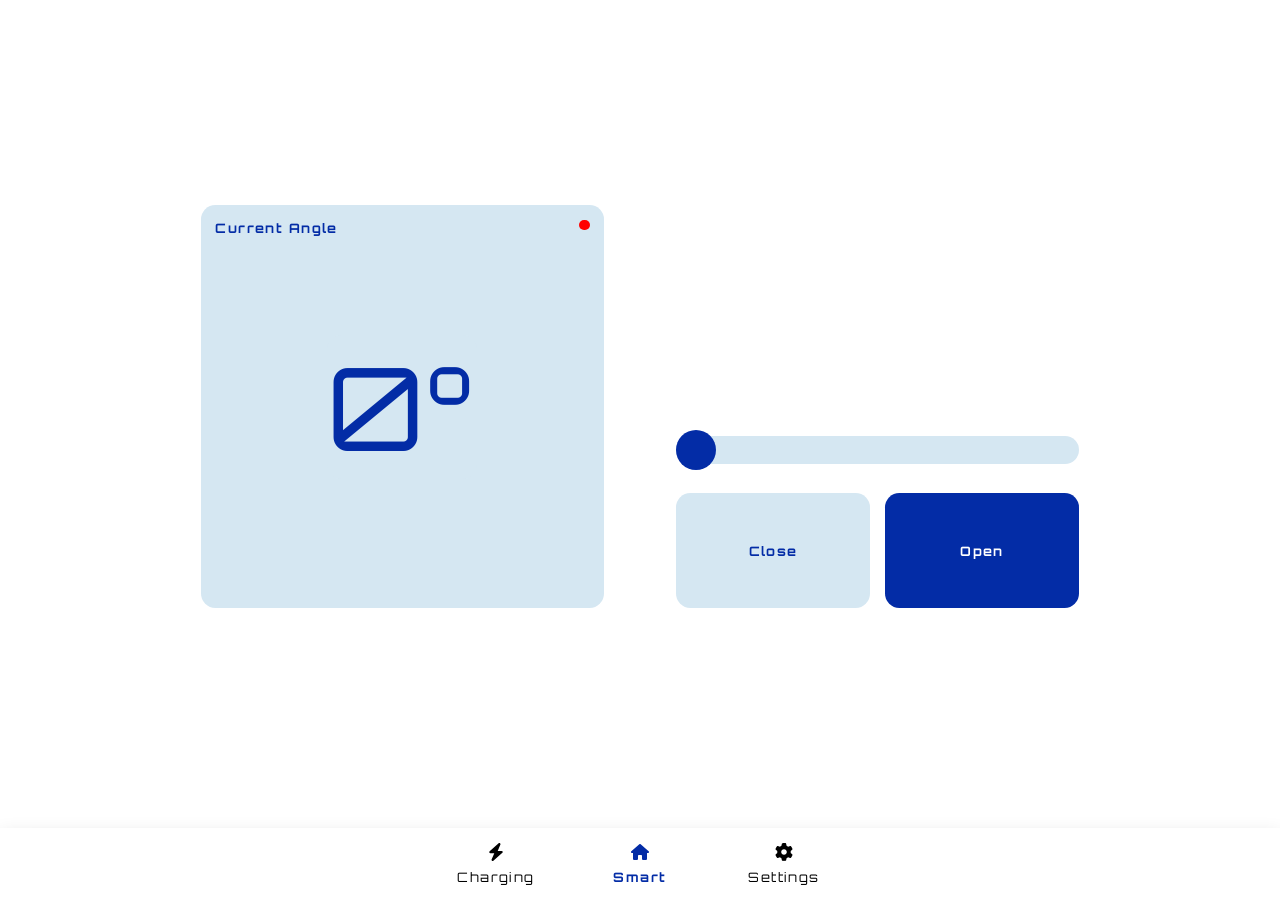
==== commit ff599d75: "v2.1" ====
--- a/index.html
+++ b/index.html
@@ -3,22 +3,23 @@
   <head>
     <title>Automated Solar Blinds</title>
     <meta
-      name="viewport"
-      content="width=device-width,initial-scale=1.0, maximum-scale=1.0, user-scalable=0"
+      name="description"
+      content="App used to control our Automated Solar Blinds"
     />
+    <meta name="theme-color" content="#d5e7f2" />
+    <meta name="viewport" content="width=device-width,initial-scale=1.0" />
     <link rel="stylesheet" href="style.css" />
     <script src="script.js"></script>
     <link
       rel="stylesheet"
       href="https://fonts.googleapis.com/css?family=Orbitron"
-      href="https://fonts.googleapis.com/css?family=Quicksand"
     />
   </head>
   <body onload="onLoadApp()">
     <div class="content charging" id="charging_content">
-      <div class="optimal_angle">
-        <p class="optimal_angle_result_label">Charging Angle</p>
-        <p id="optimal_angle_result" class="optimal_angle_result">?°</p>
+      <div class="angle" id="angle">
+        <p class="angle_title">Charging Angle</p>
+        <p class="angle_value" id="optimal_angle_result">?°</p>
       </div>
       <div class="all_charging_buttons">
         <button class="optimal_angle_button" onclick="updateAngle()">
@@ -66,8 +67,9 @@
             class="angle_source"
             target="_blank"
             rel="noopener noreferrer"
+            desciption=""
           >
-            Learn More
+            Solar Angle Calculation
             <svg
               xmlns="http://www.w3.org/2000/svg"
               viewBox="0 0 512 512"
@@ -83,16 +85,12 @@
       </div>
     </div>
     <div class="content smart" id="smart_content">
-      <div class="angle">
+      <div class="angle" id="angle">
         <p class="angle_title">Current Angle</p>
-        <input
-          class="angle_disp"
-          id="amount"
-          type="text"
-          value="0°"
-          min="0"
-          max="90"
-        />
+        <div class="connected_icon_holder" onclick="toggleConnection()">
+          <div class="connected_icon"></div>
+        </div>
+        <p class="angle_value" id="angle_value"></p>
       </div>
       <div class="all_input">
         <input
@@ -124,14 +122,15 @@
     </div>
     <div class="content settings" id="settings_content">
       <div class="setting theme" onclick="toggleTheme()">
-        <p class="setting_label">Dark Theme</p>
-        <div class="toggle_holder" id="toggle_holder">
-          <button class="toggle_circle" id="toggle_circle"></button>
-        </div>
+        <p class="setting_label">Theme</p>
+        <p class="setting_text" id="setting_text theme"></p>
       </div>
-      <div class="setting version">
+      <div class="setting version" onclick="goToVersionInfo()">
         <p class="setting_label">Version</p>
-        <p class="version_info">2.0</p>
+        <p class="setting_text" id="setting_text version">2.10</p>
+      </div>
+      <div class="setting clear" onclick="clearLocalStorage()">
+        <button class="setting_button">Clear Data</button>
       </div>
     </div>
     <div class="navbar" id="navbar">
--- a/style.css
+++ b/style.css
@@ -2,21 +2,42 @@
   scroll-behavior: smooth;
   touch-action: manipulation;
   letter-spacing: 0.1rem;
+  font-size: 0.9rem;
+  transition: background-color 0.5s ease;
+  -webkit-tap-highlight-color: rgba(0, 0, 0, 0);
 }
 
 :root {
   --app_light_blue: #d5e7f2;
   --app_dark_blue: #032ca6;
   --app_grey: #95acbf;
+  --app_black: rgb(20, 20, 20);
+  --app_black_selected: rgb(50, 50, 50);
+  --app_white: white;
+  --app_white_light: grey;
   --app_font: "Orbitron", sans-serif;
   --box_size: 20rem;
+  --box_size_small: 8rem;
+  --box_size_large: 28rem;
   --box_radius: 1rem;
   /* --box_shadow: 0 10px 20px rgba(0, 0, 0, 0.19), 0 6px 6px rgba(0, 0, 0, 0.23); */
   --box_shadow: none;
+  --transition_selected: background-color 0.2s ease;
+  --transition_selected_icon: fill 0.3s ease;
+  --transition_selected_text: color 0.2s ease;
+}
+
+html {
+  height: 100%;
 }
 
 body {
   margin: 0;
+  height: 100%;
+}
+
+body.dark {
+  background-color: black;
 }
 
 button {
@@ -24,13 +45,22 @@
   padding: 0;
   cursor: pointer;
   user-select: none;
+  border: none;
 }
 
 .content {
   display: none;
   flex-direction: column;
-  align-items: center;
-  margin: 1rem 1rem 7rem 1rem;
+  /* flex: 1; */
+  padding: 1rem 1rem 7rem 1rem;
+  gap: 1rem;
+  max-width: var(--box_size);
+  margin: auto;
+  /* margin: 0; */
+}
+
+.content.displayed {
+  display: flex;
 }
 
 @keyframes scaleIn {
@@ -49,11 +79,14 @@
   align-items: center;
   background-color: var(--app_light_blue);
   box-shadow: var(--box_shadow);
-  width: var(--box_size);
-  height: var(--box_size);
   border-radius: var(--box_radius);
   justify-content: flex-start;
   animation: scaleIn 0.3s;
+  height: var(--box_size);
+}
+
+.angle.dark {
+  background: var(--app_black);
 }
 
 .angle_title {
@@ -65,29 +98,65 @@
   font-weight: bold;
 }
 
-.angle_disp {
+.connected_icon_holder {
+  padding: 1rem;
+  display: flex;
+  position: absolute;
+  align-self: flex-end;
+}
+
+.connected_icon {
+  height: 0.75rem;
+  width: 0.75rem;
+  background-color: red;
+  border-radius: 3rem;
+  transition: var(--transition_selected);
+}
+
+.connected_icon.connected {
+  background-color: green;
+}
+
+.angle_title.dark {
+  color: var(--app_white);
+}
+
+.angle_value {
   font-size: 8rem;
-  width: var(--box_size);
+  /* width: var(--box_size); */
   text-align: center;
-  border: none;
-  pointer-events: none;
+  /* border: none; */
+  /* pointer-events: none; */
   background-color: var(--app_light_blue);
   font-family: var(--app_font);
   color: var(--app_dark_blue);
-  margin: auto;
-  padding: 0;
+  margin: auto 0;
+  /* padding: 0; */
   border-radius: var(--box_radius);
+}
+
+.angle_value.dark {
+  color: var(--app_white);
+  background-color: var(--app_black);
 }
 
 .slider {
   appearance: none;
-  width: var(--box_size);
+  /* width: var(--box_size); */
+  width: 100%;
   height: 2rem;
   border-radius: 3rem;
   background: var(--app_light_blue);
   outline: none;
   opacity: 1;
-  margin: 3rem 0 0 0;
+  /* margin: 2rem 0 0 0; */
+  margin: 0;
+  touch-action: none;
+  /* flex: 1; */
+}
+
+.slider.dark {
+  background-color: var(--app_black);
 }
 
 .slider::-webkit-slider-thumb {
@@ -99,17 +168,32 @@
   cursor: pointer;
 }
 
+.slider.dark::-webkit-slider-thumb {
+  background: var(--app_white);
+}
+
+.all_input {
+  display: flex;
+  flex-direction: column;
+  flex: 2;
+  gap: 2rem;
+}
+
 .control_buttons {
   display: flex;
-  margin: 2rem 0 0 0;
+  /* margin: 2rem 0 0 0; */
   justify-content: space-around;
-  width: var(--box_size);
+  /* width: var(--box_size); */
+  /* flex: 1; */
+  /* width: 100%; */
+  gap: 1rem;
 }
 
 .control_button {
   background-color: var(--app_dark_blue);
-  width: 8rem;
+  /* width: 40%; */
   height: 5rem;
+  flex: 1;
   font-family: var(--app_font);
   display: flex;
   align-items: center;
@@ -118,6 +202,21 @@
   border: none;
   color: white;
   font-weight: bold;
+  transition: var(--transition_selected);
+}
+
+.control_button.selected {
+  background-color: var(--app_light_blue);
+  color: var(--app_dark_blue);
+}
+
+.control_button.dark {
+  background-color: var(--app_black);
+  color: var(--app_white);
+}
+
+.control_button.dark.selected {
+  background-color: var(--app_black_selected);
 }
 
 .control_button_label {
@@ -127,22 +226,30 @@
 .setting {
   display: flex;
   background-color: var(--app_light_blue);
-  width: var(--box_size);
+  /* width: var(--box_size); */
   height: 4rem;
   border-radius: var(--box_radius);
   align-items: center;
   animation: scaleIn 0.3s;
-  margin: 0 0 1rem 0;
-}
-
-.setting.theme {
+  /* margin: 0 0 1rem 0; */
+  /* flex: 1; */
   cursor: pointer;
+  box-sizing: border-box;
+}
+
+.setting.dark {
+  background-color: var(--app_black);
 }
 
 .setting_label {
   font-family: var(--app_font);
   margin: 0 0 0 1rem;
   color: var(--app_dark_blue);
+  flex: 1;
+}
+
+.setting_label.dark {
+  color: var(--app_white);
 }
 
 .toggle_holder {
@@ -153,6 +260,11 @@
   border-radius: 3rem;
   display: flex;
   justify-content: start;
+}
+
+.toggle_holder.dark {
+  justify-content: end;
+  background-color: var(--app_black_selected);
 }
 
 .toggle_circle {
@@ -164,63 +276,63 @@
   border: none;
 }
 
-.version_info {
-  font-family: var(--app_font);
+.setting_text {
+  font-family: var(--app_font);
+  font-weight: bold;
   color: var(--app_dark_blue);
   text-align: end;
   margin: auto 1rem auto auto;
-}
-
-.optimal_angle {
-  background-color: var(--app_light_blue);
-  display: flex;
-  border-radius: var(--box_radius);
-  width: var(--box_size);
-  height: var(--box_size);
-  box-shadow: var(--box_shadow);
+  flex: 1;
+}
+
+.setting_text.dark {
+  color: var(--app_white);
+}
+
+.setting_button {
+  margin: auto;
+  background: none;
+  font-family: var(--app_font);
+  font-weight: bold;
+  color: var(--app_dark_blue);
+}
+
+.setting_button.dark {
+  color: var(--app_white);
+}
+
+.all_charging_buttons {
+  display: flex;
   flex-direction: column;
-  box-shadow: var(--box_shadow);
-  animation: scaleIn 0.3s;
-  /* margin: 1rem 0 0 0; */
-}
-
-.optimal_angle_result_label {
-  color: var(--app_dark_blue);
-  font-family: var(--app_font);
-  font-weight: bold;
-  margin: 1rem 0 0 1rem;
-  position: absolute;
-}
-
-.optimal_angle_result {
-  font-size: 8rem;
-  color: var(--app_dark_blue);
-  font-family: var(--app_font);
-  margin: auto;
-  align-self: center;
-  display: flex;
+  /* flex: 2; */
 }
 
 .optimal_angle_button {
   background-color: var(--app_dark_blue);
   color: white;
-  width: var(--box_size);
+  /* width: var(--box_size); */
   height: 4rem;
   font-family: var(--app_font);
   display: flex;
   align-items: center;
   justify-content: center;
   border-radius: var(--box_radius);
-  margin: 3rem 0 1rem 0;
+  /* margin: 3rem 0 0 0; */
   border: none;
   font-weight: bold;
   letter-spacing: 0.2rem;
+  /* flex: 1; */
+  padding: 1rem;
+}
+
+.optimal_angle_button.dark {
+  background-color: var(--app_black);
 }
 
 .update {
   width: 1.5rem;
   margin: 0 0 0 1rem;
-  fill: white;
+  fill: var(--app_white);
   transition: transform 1.2s;
 }
 
@@ -231,8 +343,6 @@
 .show_calculation_button {
   background-color: var(--app_dark_blue);
   color: white;
-  width: var(--box_size);
-  height: 4rem;
   font-family: var(--app_font);
   display: flex;
   align-items: center;
@@ -241,15 +351,45 @@
   border: none;
   font-weight: bold;
   letter-spacing: 0.1rem;
+  height: 4rem;
+  /* flex: 1; */
+  margin: 1rem 0 0 0;
+  padding: 1rem;
+  transition: none;
+}
+
+.show_calculation_button.displayed {
+  background-color: var(--app_light_blue);
+  color: var(--app_dark_blue);
+}
+
+.show_calculation_button.dark {
+  background-color: var(--app_black);
+  color: var(--app_white);
+}
+
+.show_calculation_button.dark.displayed {
+  background-color: var(--app_black_selected);
 }
 
 .show_calculation {
-  display: none;
+  visibility: hidden;
   flex-direction: column;
   background-color: var(--app_light_blue);
-  width: var(--box_size);
   border-radius: 0 0 var(--box_radius) var(--box_radius);
-  margin: 0 0 7rem 0;
+  transition: none;
+}
+
+.show_calculation.displayed {
+  visibility: visible;
+}
+
+.show_calculation.dark {
+  background-color: var(--app_black);
+}
+
+.show_calculation.dark.displayed {
+  background-color: var(--app_black_selected);
 }
 
 .show_calculation_all_info {
@@ -262,6 +402,10 @@
   margin: 1rem 0 0 0;
 }
 
+.calculation_info.dark {
+  color: var(--app_white);
+}
+
 .calculation_info:first-child {
   margin: 0;
 }
@@ -274,19 +418,27 @@
 }
 
 .angle_source {
+  font-family: var(--app_font);
+  padding: 1rem;
+  display: flex;
+  text-decoration: none;
+  font-weight: bold;
+  user-select: none;
   color: blue;
-  font-family: var(--app_font);
-  padding: 1rem 0 1rem 1rem;
-  display: flex;
-  text-decoration: none;
-  font-weight: bold;
-  user-select: none;
+}
+
+.angle_source.dark {
+  color: var(--app_white);
 }
 
 .open_tab {
   width: 1rem;
   margin: 0 0 0 0.75rem;
   fill: blue;
+}
+
+.open_tab.dark {
+  fill: var(--app_white);
 }
 
 .navbar {
@@ -297,109 +449,158 @@
   bottom: 0;
   width: 100vw;
   box-shadow: 0 10px 20px rgba(0, 0, 0, 0.19), 0 6px 6px rgba(0, 0, 0, 0.23);
+  /* margin: 40rem 0 0 0; */
+  height: 5rem;
+}
+
+.navbar.dark {
+  /* background-color: var(--app_black); */
+  background-color: black;
+  box-shadow: 0 10px 20px rgba(255, 255, 255, 0.19),
+    0 6px 6px rgba(255, 255, 255, 0.23);
 }
 
 .navbar_icons {
   padding: 1rem;
-  /* width: 6rem; */
   cursor: pointer;
   user-select: none;
   flex: 1;
+  display: flex;
+  flex-direction: column;
+  align-items: center;
+  justify-content: center;
+  gap: 0.5rem;
 }
 
 .navbar_icon {
-  width: 1.5rem;
-  height: 1.5rem;
+  width: 1.25rem;
+  height: 1.25rem;
   display: block;
-  margin: auto;
+  /* margin: auto; */
+  transition: var(--transition_selected_icon);
+}
+
+.navbar_icon.selected {
+  fill: var(--app_dark_blue);
+}
+
+.navbar_icon.dark {
+  fill: var(--app_white_light);
+}
+
+.navbar_icon.dark.selected {
+  fill: var(--app_white);
 }
 
 .navbar_icon_label {
   font-family: var(--app_font);
-  margin: 0.5rem 0 0 0;
+  /* margin: 0.5rem 0 0 0; */
+  margin: 0;
   text-align: center;
-}
-
-/* .navbar {
-  top: 0;
-  display: flex;
-} */
-
-@media screen and (max-height: 400px) {
-  .angle_disp {
+  transition: var(--transition_selected_text);
+}
+
+.navbar_icon_label.selected {
+  color: var(--app_dark_blue);
+  font-weight: bold;
+}
+
+.navbar_icon_label.dark {
+  color: var(--app_white_light);
+}
+
+.navbar_icon_label.dark.selected {
+  color: var(--app_white);
+}
+
+@media screen and (max-height: 400px), screen and (max-width: 300px) {
+  .angle {
+    height: 10rem;
+  }
+
+  .angle_value {
     font-size: 3rem;
-    height: 10rem;
-    /* margin: auto; */
+  }
+
+  .navbar_icons {
+    padding: 0.5rem;
+    /* gap: 1rem; */
+  }
+}
+
+/* For tablets: */
+@media screen and (min-width: 670px) {
+  body {
     display: flex;
+  }
+
+  .content.smart,
+  .content.charging {
+    gap: 2rem;
+    flex-direction: row;
+    max-width: none;
+  }
+
+  .all_input {
+    width: var(--box_size);
+    justify-content: flex-end;
+  }
+
+  .control_button {
+    height: var(--box_size_small);
+  }
+
+  .angle {
+    width: var(--box_size);
+  }
+
+  .all_charging_buttons {
+    width: var(--box_size);
+  }
+
+  .settings {
+    max-width: none;
+  }
+
+  .setting {
+    width: var(--box_size);
+  }
+
+  .navbar {
     justify-content: center;
-    align-items: center;
-  }
-  .optimal_angle_result {
-    font-size: 3rem;
-    height: 10rem;
-    /* margin: auto; */
-    display: flex;
-    justify-content: center;
-    align-items: center;
-  }
-}
-
-@media screen and (min-width: 600px) {
-  /* For tablets: */
-  .content {
-    margin: 7rem 0 12rem 0;
-    justify-content: center;
-    width: 100vw;
-    height: 100vh;
-  }
-  /* .content.charging {
-    margin: 0 0 7rem 0;
-  } */
+  }
+
+  .navbar_icons {
+    max-width: var(--box_size_small);
+  }
 }
 
 @media screen and (min-width: 1024px) {
   /* For desktop: */
-  .content.smart {
-    flex-direction: row;
-  }
-
+  .content.smart,
   .content.charging {
-    flex-direction: row;
-  }
-
+    gap: 5rem;
+  }
+  .angle {
+    height: var(--box_size_large);
+    width: var(--box_size_large);
+  }
   .all_input {
-    height: var(--box_size);
-    width: var(--box_size);
-    margin: 0 0 0 5rem;
-    display: flex;
-    flex-direction: column;
+    width: var(--box_size_large);
   }
 
   .all_charging_buttons {
-    width: var(--box_size);
-    margin: 0 0 0 5rem;
-    display: flex;
-    flex-direction: column;
-  }
-
-  .slider {
-    margin: 5rem 0 0 0;
-  }
-  .control_buttons {
-    margin: 3rem 0 0 0;
-  }
-
-  .control_button {
-    height: 7rem;
+    width: var(--box_size_large);
   }
 
   .optimal_angle_button {
-    height: 7rem;
-    margin: 0;
+    height: 5rem;
   }
 
   .show_calculation_button {
     height: 5rem;
-    margin: 3rem 0 0 0;
-  }
-}
+  }
+  .setting {
+    width: var(--box_size_large);
+  }
+}
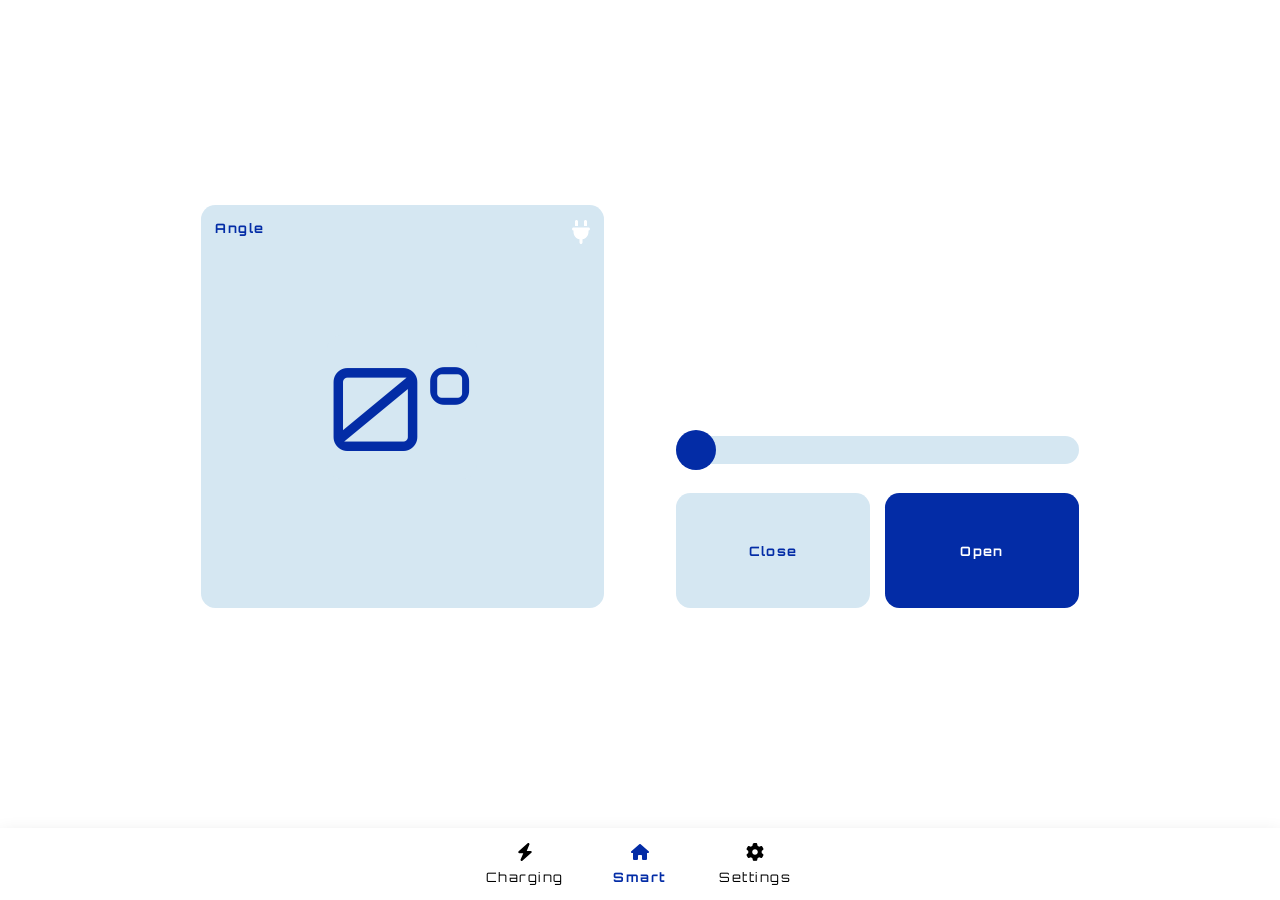
==== commit b2bd228e: "v2.3" ====
--- a/index.html
+++ b/index.html
@@ -18,11 +18,23 @@
   <body onload="onLoadApp()">
     <div class="content charging" id="charging_content">
       <div class="angle" id="angle">
-        <p class="angle_title">Charging Angle</p>
+        <p class="angle_title" id="angle_title_charging">Charging Angle</p>
+        <button class="connected_icon_holder" onclick="toggleConnection()">
+          <svg
+            class="connected_icon"
+            xmlns="http://www.w3.org/2000/svg"
+            viewBox="0 0 384 512"
+          >
+            <!--! Font Awesome Pro 6.2.1 by @fontawesome - https://fontawesome.com License - https://fontawesome.com/license (Commercial License) Copyright 2022 Fonticons, Inc. -->
+            <path
+              d="M96 0C78.3 0 64 14.3 64 32v96h64V32c0-17.7-14.3-32-32-32zM288 0c-17.7 0-32 14.3-32 32v96h64V32c0-17.7-14.3-32-32-32zM32 160c-17.7 0-32 14.3-32 32s14.3 32 32 32v32c0 77.4 55 142 128 156.8V480c0 17.7 14.3 32 32 32s32-14.3 32-32V412.8C297 398 352 333.4 352 256V224c17.7 0 32-14.3 32-32s-14.3-32-32-32H32z"
+            />
+          </svg>
+        </button>
         <p class="angle_value" id="optimal_angle_result">?°</p>
       </div>
       <div class="all_charging_buttons">
-        <button class="optimal_angle_button" onclick="updateAngle()">
+        <button class="optimal_angle_button" onclick="updateChargingAngle()">
           Update Angle
           <svg
             xmlns="http://www.w3.org/2000/svg"
@@ -46,7 +58,11 @@
         </button>
         <div class="show_calculation" id="show_calculation">
           <div class="show_calculation_all_info">
-            <p class="calculation_info">Date Used:</p>
+            <p class="calculation_info">
+              This angle is determined by calibrating your blinds to receive
+              optimal sunlight
+            </p>
+            <!-- <p class="calculation_info">Date Used:</p>
             <p class="calculation_info_user" id="calculation_info_user_date">
               ?
             </p>
@@ -60,9 +76,9 @@
             <p class="calculation_info" id="calculation_info">
               We use the current date and location to calculate your optimal
               charging angle.
-            </p>
+            </p> -->
           </div>
-          <a
+          <!-- <a
             href="https://sinovoltaics.com/learning-center/system-design/solar-panel-angle-tilt-calculation/#:~:text=This%20is%20an%20improvement%20of%20the%20general%20method%20that%20gives%20better%20results.%20In%20this%20method%2C%20the%20optimum%20tilt%20angle%20for%20solar%20panels%20during%20winter%20is%20calculated%20by%20multiplying%20the%20latitude%20by%200.9%20and%20then%20adding%2029%C2%B0.%20In%20the%20above%20case%20example%20of%20a%20latitude%20of%2034%C2%B0%2C%20the%20tilt%20angle%20will%20be%20(34%20*%200.9)%20%2B%2029%20%3D%2059.6%C2%B0.%20This%20angle%20is%2010%C2%B0%20steeper%20than%20in%20the%20general%20method%20but%20very%20effective%20at%20tapping%20the%20midday%20sun%20which%20is%20the%20hottest%20in%20the%20short%20winter%20days.%20For%20summer%2C%20the%20tilt%20angle%20is%20calculated%20by%20multiplying%20the%20latitude%20by%200.9%20and%20subtracting%2023.5%C2%B0.%20In%20the%20above%20case%20example%2C%20this%20angle%20would%20be%20(34%20*%200.9)%20%E2%80%93%2023.5%20%3D%207.1%C2%B0.%20For%20optimum%20tilt%20angles%20during%20spring%20and%20fall%2C%202.5%C2%B0%20is%20subtracted%20from%20the%20latitude."
             class="angle_source"
             target="_blank"
@@ -75,21 +91,29 @@
               viewBox="0 0 512 512"
               class="open_tab"
             >
-              <!--! Font Awesome Pro 6.2.1 by @fontawesome - https://fontawesome.com License - https://fontawesome.com/license (Commercial License) Copyright 2022 Fonticons, Inc. -->
               <path
                 d="M320 0c-17.7 0-32 14.3-32 32s14.3 32 32 32h82.7L201.4 265.4c-12.5 12.5-12.5 32.8 0 45.3s32.8 12.5 45.3 0L448 109.3V192c0 17.7 14.3 32 32 32s32-14.3 32-32V32c0-17.7-14.3-32-32-32H320zM80 32C35.8 32 0 67.8 0 112V432c0 44.2 35.8 80 80 80H400c44.2 0 80-35.8 80-80V320c0-17.7-14.3-32-32-32s-32 14.3-32 32V432c0 8.8-7.2 16-16 16H80c-8.8 0-16-7.2-16-16V112c0-8.8 7.2-16 16-16H192c17.7 0 32-14.3 32-32s-14.3-32-32-32H80z"
               />
             </svg>
-          </a>
+          </a> -->
         </div>
       </div>
     </div>
     <div class="content smart" id="smart_content">
       <div class="angle" id="angle">
-        <p class="angle_title">Current Angle</p>
-        <div class="connected_icon_holder" onclick="toggleConnection()">
-          <div class="connected_icon"></div>
-        </div>
+        <p class="angle_title" id="angle_title_smart">Angle</p>
+        <button class="connected_icon_holder" onclick="toggleConnection()">
+          <svg
+            class="connected_icon"
+            xmlns="http://www.w3.org/2000/svg"
+            viewBox="0 0 384 512"
+          >
+            <!--! Font Awesome Pro 6.2.1 by @fontawesome - https://fontawesome.com License - https://fontawesome.com/license (Commercial License) Copyright 2022 Fonticons, Inc. -->
+            <path
+              d="M96 0C78.3 0 64 14.3 64 32v96h64V32c0-17.7-14.3-32-32-32zM288 0c-17.7 0-32 14.3-32 32v96h64V32c0-17.7-14.3-32-32-32zM32 160c-17.7 0-32 14.3-32 32s14.3 32 32 32v32c0 77.4 55 142 128 156.8V480c0 17.7 14.3 32 32 32s32-14.3 32-32V412.8C297 398 352 333.4 352 256V224c17.7 0 32-14.3 32-32s-14.3-32-32-32H32z"
+            />
+          </svg>
+        </button>
         <p class="angle_value" id="angle_value"></p>
       </div>
       <div class="all_input">
@@ -101,6 +125,7 @@
           min="0"
           max="90"
           oninput="updateSliderAndDisplay()"
+          onchange="checkAndUpdateFirebaseAngle()"
         />
         <div class="control_buttons">
           <button
@@ -121,20 +146,20 @@
       </div>
     </div>
     <div class="content settings" id="settings_content">
-      <div class="setting theme" onclick="toggleTheme()">
+      <button class="setting theme" onclick="toggleTheme()">
         <p class="setting_label">Theme</p>
         <p class="setting_text" id="setting_text theme"></p>
-      </div>
-      <div class="setting version" onclick="goToVersionInfo()">
+      </button>
+      <button class="setting version" onclick="goToVersionInfo()">
         <p class="setting_label">Version</p>
-        <p class="setting_text" id="setting_text version">2.10</p>
-      </div>
-      <div class="setting clear" onclick="clearLocalStorage()">
-        <button class="setting_button">Clear Data</button>
-      </div>
+        <p class="setting_text" id="setting_text version"></p>
+      </button>
+      <button class="setting clear" onclick="clearLocalStorage()">
+        <div class="setting_button">Clear Data</div>
+      </button>
     </div>
     <div class="navbar" id="navbar">
-      <div class="navbar_icons" onclick="updateMode('charging')">
+      <button class="navbar_icons" onclick="updateMode('charging')">
         <svg
           class="navbar_icon charging"
           id="navbar_icon charging"
@@ -149,8 +174,8 @@
         <p class="navbar_icon_label charging" id="navbar_icon_label charging">
           Charging
         </p>
-      </div>
-      <div class="navbar_icons" onclick="updateMode('smart')">
+      </button>
+      <button class="navbar_icons" onclick="updateMode('smart')">
         <svg
           class="navbar_icon smart"
           id="navbar_icon smart"
@@ -165,8 +190,8 @@
         <p class="navbar_icon_label smart" id="navbar_icon_label smart">
           Smart
         </p>
-      </div>
-      <div class="navbar_icons" onclick="updateMode('settings')">
+      </button>
+      <button class="navbar_icons" onclick="updateMode('settings')">
         <svg
           class="navbar_icon settings"
           id="navbar_icon settings"
@@ -181,7 +206,7 @@
         <p class="navbar_icon_label settings" id="navbar_icon_label settings">
           Settings
         </p>
-      </div>
+      </button>
     </div>
   </body>
 </html>
--- a/style.css
+++ b/style.css
@@ -75,7 +75,7 @@
 .angle {
   display: flex;
   flex-direction: column;
-  justify-content: center;
+  /* justify-content: center; */
   align-items: center;
   background-color: var(--app_light_blue);
   box-shadow: var(--box_shadow);
@@ -99,22 +99,30 @@
 }
 
 .connected_icon_holder {
-  padding: 1rem;
+  /* margin: 1rem; */
   display: flex;
   position: absolute;
   align-self: flex-end;
+  background: none;
 }
 
 .connected_icon {
-  height: 0.75rem;
-  width: 0.75rem;
-  background-color: red;
-  border-radius: 3rem;
+  margin: 1rem;
+  width: 1.25rem;
+  fill: white;
   transition: var(--transition_selected);
 }
 
+.connected_icon.dark {
+  fill: black;
+}
+
 .connected_icon.connected {
-  background-color: green;
+  fill: var(--app_dark_blue);
+}
+
+.connected_icon.dark.connected {
+  fill: var(--app_white);
 }
 
 .angle_title.dark {
@@ -246,6 +254,7 @@
   margin: 0 0 0 1rem;
   color: var(--app_dark_blue);
   flex: 1;
+  text-align: start;
 }
 
 .setting_label.dark {
@@ -295,6 +304,7 @@
   font-family: var(--app_font);
   font-weight: bold;
   color: var(--app_dark_blue);
+  font-size: 1rem;
 }
 
 .setting_button.dark {
@@ -333,7 +343,7 @@
   width: 1.5rem;
   margin: 0 0 0 1rem;
   fill: var(--app_white);
-  transition: transform 1.2s;
+  transition: transform 10s linear;
 }
 
 .update.rotated {
@@ -470,6 +480,7 @@
   align-items: center;
   justify-content: center;
   gap: 0.5rem;
+  background: none;
 }
 
 .navbar_icon {
